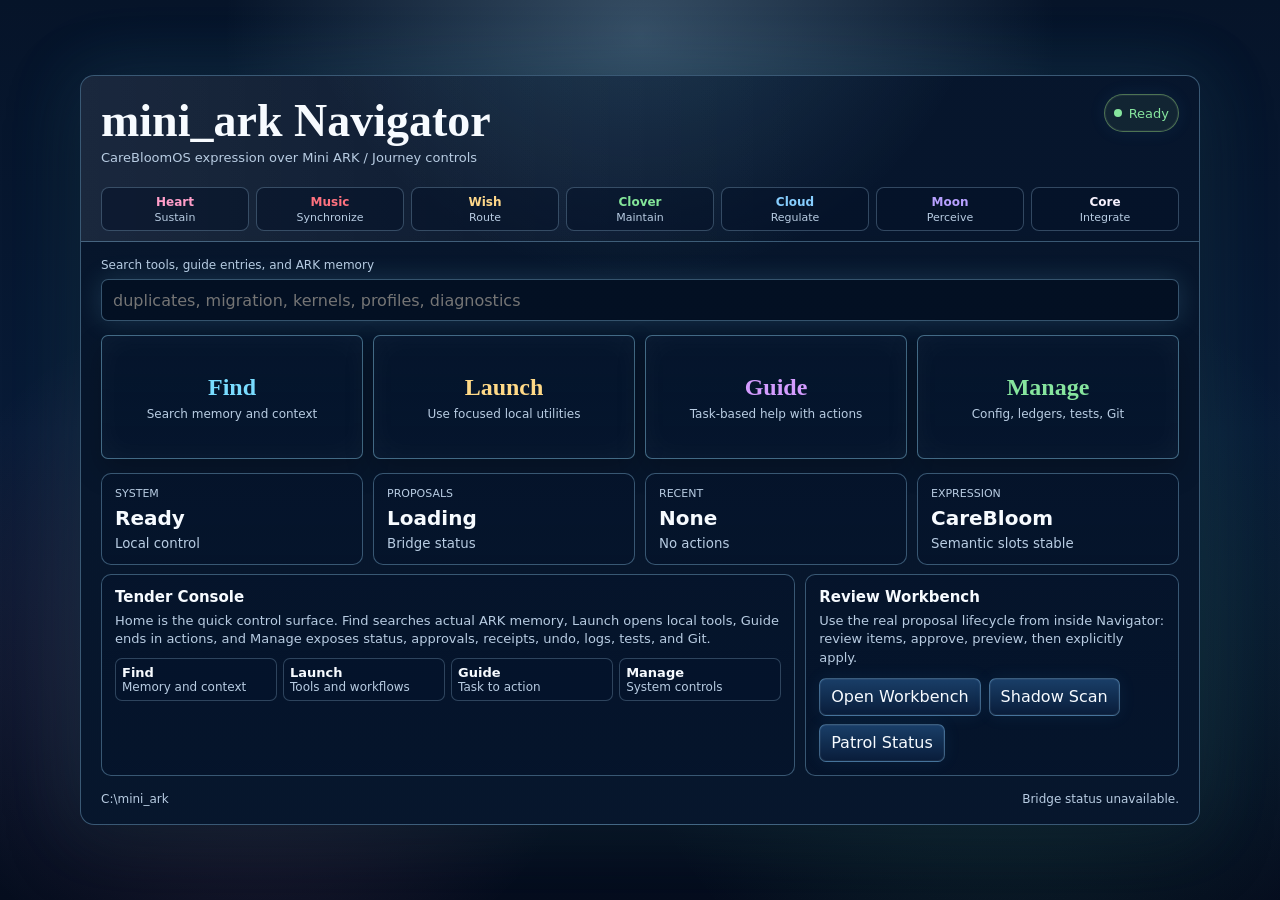
==== index.html @ d79b6af5 "Add bounded metadata assessment with durable receipts and Brave verification Reuse source holds, met" ====
<!doctype html>
<html lang="en">
<head>
  <meta charset="utf-8">
  <meta name="viewport" content="width=device-width, initial-scale=1">
  <title>mini_ark Navigator</title>
  <style>
    :root {
      color-scheme: dark;
      --bg: #07172f;
      --panel: rgba(9, 27, 55, 0.9);
      --panel-2: rgba(19, 48, 83, 0.84);
      --line: rgba(155, 218, 255, 0.34);
      --text: #f7fbff;
      --muted: #b8cce2;
      --cyan: #79dcff;
      --green: #86e59e;
      --gold: #ffd987;
      --rose: #ff94c6;
      --blue: #9fc4ff;
      --violet: #d49cff;
      --carebloom: url("asset_pipeline/library/carebloomos/journey_ui_frames_page_1/journey_ui_frames/frame_main.png");
      --care-panel: url("asset_pipeline/library/carebloomos/journey_ui_frames_page_1/journey_ui_frames/frame_panel.png");
      --care-card: url("asset_pipeline/library/carebloomos/journey_ui_frames_page_1/journey_ui_frames/frame_card.png");
      --care-review: url("asset_pipeline/library/carebloomos/journey_ui_frames_page_1/journey_ui_frames/frame_review.png");
      --care-nav: url("asset_pipeline/library/carebloomos/journey_ui_frames_page_1/journey_ui_frames/frame_nav.png");
      font-family: "Segoe UI", system-ui, -apple-system, BlinkMacSystemFont, sans-serif;
    }
    * { box-sizing: border-box; }
    body {
      margin: 0;
      min-height: 100vh;
      color: var(--text);
      background:
        radial-gradient(circle at 50% 4%, rgba(181, 230, 255, 0.28), transparent 26rem),
        radial-gradient(circle at 20% 72%, rgba(254, 154, 212, 0.16), transparent 22rem),
        radial-gradient(circle at 78% 72%, rgba(94, 232, 166, 0.14), transparent 24rem),
        linear-gradient(180deg, #061429, #081b37 48%, #050d1e);
      display: grid;
      place-items: center;
      padding: 20px;
    }
    button, input, textarea { font: inherit; }
    button, .link-button {
      border: 1px solid var(--line);
      border-radius: 7px;
      min-height: 38px;
      padding: 8px 11px;
      color: var(--text);
      background: linear-gradient(180deg, rgba(28, 67, 111, 0.9), rgba(10, 30, 60, 0.88));
      cursor: pointer;
      box-shadow: inset 0 0 0 1px rgba(255,255,255,0.05), 0 0 18px rgba(76, 174, 255, 0.08);
    }
    .link-button { display: inline-flex; align-items: center; }
    button:hover, button:focus-visible, .link-button:hover, .link-button:focus-visible { border-color: var(--cyan); outline: 0; }
    a { color: var(--cyan); text-decoration: none; }
    .navigator {
      width: min(1120px, 100%);
      border: 1px solid var(--line);
      border-radius: 14px;
      background:
        radial-gradient(circle at 50% -20%, rgba(139, 220, 255, 0.2), transparent 22rem),
        linear-gradient(rgba(7, 22, 44, 0.94), rgba(7, 22, 44, 0.97)),
        var(--panel);
      box-shadow: 0 18px 70px rgba(0, 0, 0, 0.42), 0 0 70px rgba(76, 199, 255, 0.18);
      overflow: hidden;
    }
    .titlebar {
      display: grid;
      grid-template-columns: minmax(0, 1fr) auto;
      gap: 14px;
      align-items: start;
      padding: 18px 20px 10px;
      border-bottom: 1px solid var(--line);
      background: linear-gradient(90deg, rgba(255, 255, 255, 0.08), transparent 65%);
    }
    h1, h2, h3, p { margin: 0; letter-spacing: 0; }
    h1 { font-size: clamp(26px, 4vw, 46px); font-weight: 650; font-family: Georgia, "Times New Roman", serif; }
    h2 {
      font-size: 14px;
      font-weight: 650;
      margin-bottom: 8px;
      color: var(--muted);
      text-transform: uppercase;
    }
    h3 { font-size: 15px; font-weight: 650; }
    .subtitle, .muted, .item p, .detail p { color: var(--muted); }
    .subtitle { margin-top: 3px; font-size: 13px; }
    .kernel-row {
      grid-column: 1 / -1;
      display: grid;
      grid-template-columns: repeat(7, minmax(0, 1fr));
      gap: 7px;
      margin-top: 8px;
    }
    .kernel-chip {
      border: 1px solid rgba(180, 225, 255, 0.26);
      border-radius: 8px;
      padding: 6px 7px;
      min-height: 44px;
      background: rgba(4, 18, 39, 0.54);
      display: grid;
      align-content: center;
      gap: 2px;
      text-align: center;
      font-size: 11px;
    }
    .kernel-chip strong { font-size: 12px; }
    .kernel-chip span { color: var(--muted); }
    .core { color: #f8f3ff; }
    .heart { color: #ff9ec9; }
    .music { color: #ff727f; }
    .wish { color: #ffd88a; }
    .clover { color: #84e69a; }
    .cloud { color: #87ceff; }
    .moon { color: #b7a0ff; }
    .status-pill {
      display: inline-flex;
      gap: 7px;
      align-items: center;
      border: 1px solid rgba(151, 213, 122, 0.45);
      border-radius: 999px;
      padding: 6px 9px;
      color: var(--green);
      background: rgba(151, 213, 122, 0.08);
      white-space: nowrap;
      font-size: 13px;
    }
    .status-dot {
      width: 8px;
      height: 8px;
      border-radius: 999px;
      background: var(--green);
    }
    .content {
      padding: 16px 20px 18px;
      display: grid;
      gap: 14px;
    }
    .search { display: grid; gap: 7px; }
    .search label { font-size: 12px; color: var(--muted); }
    .search input {
      width: 100%;
      min-height: 42px;
      border: 1px solid var(--line);
      border-radius: 7px;
      padding: 9px 11px;
      color: var(--text);
      background: rgba(3, 15, 33, 0.82);
      box-shadow: 0 0 26px rgba(122, 217, 255, 0.16);
    }
    .search input:focus { border-color: var(--cyan); outline: 0; }
    .quick span { font-size: 12px; color: var(--muted); }
    .quick {
      display: grid;
      grid-template-columns: repeat(4, minmax(0, 1fr));
      gap: 10px;
    }
    .quick button {
      min-height: 124px;
      text-align: center;
      display: grid;
      align-content: center;
      gap: 6px;
      border: 1px solid rgba(153, 224, 255, 0.42);
      background:
        linear-gradient(rgba(4, 21, 45, 0.52), rgba(4, 21, 45, 0.68)),
        var(--care-panel) center / cover no-repeat;
      box-shadow: inset 0 0 30px rgba(255,255,255,0.04), 0 12px 28px rgba(0, 0, 0, 0.22);
    }
    .quick strong { font-family: Georgia, "Times New Roman", serif; font-size: 24px; font-weight: 600; }
    .quick button:nth-child(1) { color: var(--cyan); }
    .quick button:nth-child(2) { color: var(--gold); }
    .quick button:nth-child(3) { color: var(--violet); }
    .quick button:nth-child(4) { color: var(--green); }
    .readouts {
      display: grid;
      grid-template-columns: repeat(4, 1fr);
      gap: 10px;
    }
    .readout {
      border: 1px solid var(--line);
      border-radius: 10px;
      padding: 13px;
      background:
        linear-gradient(rgba(5, 20, 43, 0.72), rgba(5, 20, 43, 0.78)),
        var(--care-card) center / cover no-repeat;
      min-height: 92px;
      display: grid;
      align-content: space-between;
    }
    .readout span {
      color: var(--muted);
      font-size: 11px;
      text-transform: uppercase;
    }
    .readout strong {
      font-size: 20px;
      font-weight: 700;
    }
    .readout small { color: var(--muted); overflow-wrap: anywhere; }
    .panel { display: none; gap: 9px; }
    .panel.active { display: grid; }
    .home-grid {
      display: grid;
      grid-template-columns: 1.3fr 0.7fr;
      gap: 10px;
    }
    .home-card,
    .workbench-card {
      border: 1px solid var(--line);
      border-radius: 10px;
      padding: 13px;
      background:
        linear-gradient(rgba(5, 20, 43, 0.7), rgba(5, 20, 43, 0.78)),
        var(--care-review) center / cover no-repeat;
    }
    .home-card h3,
    .workbench-card h3 { margin-bottom: 6px; }
    .home-card p,
    .workbench-card p { color: var(--muted); font-size: 13px; line-height: 1.4; }
    .slot-grid {
      display: grid;
      grid-template-columns: repeat(4, minmax(0, 1fr));
      gap: 6px;
      margin-top: 9px;
    }
    .slot-chip {
      border: 1px solid rgba(180, 225, 255, 0.24);
      border-radius: 7px;
      padding: 6px;
      background: rgba(5, 20, 43, 0.58);
      font-size: 12px;
      color: var(--muted);
    }
    .slot-chip strong { display: block; color: var(--text); font-size: 13px; }
    .home-actions,
    .workbench-actions {
      display: flex;
      gap: 8px;
      flex-wrap: wrap;
      margin-top: 11px;
    }
    .workbench-flow {
      display: grid;
      grid-template-columns: repeat(3, minmax(0, 1fr));
      gap: 10px;
    }
    .item {
      display: grid;
      grid-template-columns: minmax(0, 1fr) auto;
      gap: 10px;
      align-items: center;
      border: 1px solid var(--line);
      border-radius: 7px;
      padding: 10px;
      background:
        linear-gradient(rgba(8, 28, 55, 0.68), rgba(8, 28, 55, 0.8)),
        var(--care-card) center / cover no-repeat;
    }
    .item p {
      margin-top: 4px;
      font-size: 13px;
      line-height: 1.35;
    }
    .actions {
      display: flex;
      gap: 6px;
      flex-wrap: wrap;
      justify-content: flex-end;
    }
    .tag {
      display: inline-flex;
      align-items: center;
      min-height: 22px;
      border-radius: 999px;
      padding: 3px 8px;
      color: #121318;
      background: var(--muted);
      font-size: 12px;
      white-space: nowrap;
    }
    .green { background: var(--green); }
    .gold { background: var(--gold); }
    .rose { background: var(--rose); }
    .blue { background: var(--blue); }
    .cyan { background: var(--cyan); }
    .detail {
      border-top: 1px solid var(--line);
      padding-top: 12px;
      display: grid;
      gap: 9px;
    }
    .detail:empty { display: none; }
    .detail p {
      font-size: 13px;
      line-height: 1.45;
    }
    .touches {
      display: grid;
      gap: 5px;
      font-size: 13px;
      color: var(--muted);
    }
    .field-row {
      display: grid;
      grid-template-columns: minmax(0, 1fr) auto;
      gap: 8px;
      align-items: center;
    }
    .field-row input {
      width: 100%;
      min-height: 38px;
      border: 1px solid var(--line);
      border-radius: 7px;
      padding: 8px 10px;
      color: var(--text);
      background: #0f1217;
    }
    .asset-tool {
      display: grid;
      gap: 8px;
      min-width: min(430px, 100%);
    }
    .dropzone {
      display: grid;
      place-items: center;
      min-height: 86px;
      border: 1px dashed rgba(127, 217, 210, 0.72);
      border-radius: 7px;
      padding: 12px;
      text-align: center;
      color: var(--muted);
      background: rgba(127, 217, 210, 0.06);
    }
    .dropzone.dragover {
      border-color: var(--gold);
      color: var(--text);
      background: rgba(229, 198, 96, 0.12);
    }
    .asset-controls {
      display: flex;
      gap: 8px;
      flex-wrap: wrap;
      align-items: center;
    }
    .asset-controls input[type="file"] {
      inline-size: 100%;
      max-inline-size: 250px;
      color: var(--muted);
    }
    .asset-path-row {
      display: grid;
      grid-template-columns: minmax(0, 1fr) auto;
      gap: 8px;
      align-items: center;
    }
    .asset-path-row input {
      width: 100%;
      min-height: 38px;
      border: 1px solid var(--line);
      border-radius: 7px;
      padding: 8px 10px;
      color: var(--text);
      background: #0f1217;
    }
    textarea.asset-paths {
      width: 100%;
      min-height: 94px;
      resize: vertical;
      border: 1px solid var(--line);
      border-radius: 7px;
      padding: 8px 10px;
      color: var(--text);
      background: #0f1217;
    }
    .mini-form {
      display: grid;
      gap: 8px;
      min-width: min(430px, 100%);
    }
    .mini-form-grid {
      display: grid;
      grid-template-columns: repeat(4, minmax(0, 1fr));
      gap: 8px;
    }
    .mini-form input {
      width: 100%;
      min-height: 38px;
      border: 1px solid var(--line);
      border-radius: 7px;
      padding: 8px 10px;
      color: var(--text);
      background: #0f1217;
    }
    .check-row {
      display: flex;
      gap: 12px;
      flex-wrap: wrap;
      align-items: center;
      color: var(--muted);
      font-size: 13px;
    }
    .check-row input {
      width: auto;
      min-height: 0;
    }
    .intent-toggle {
      display: grid;
      gap: 6px;
      color: var(--muted);
      font-size: 12px;
    }
    .intent-options {
      display: grid;
      grid-template-columns: repeat(2, minmax(0, 1fr));
      gap: 8px;
    }
    .intent-options label {
      display: flex;
      align-items: center;
      gap: 8px;
      min-height: 38px;
      border: 1px solid var(--line);
      border-radius: 7px;
      padding: 8px 10px;
      color: var(--text);
      background: rgba(20, 26, 36, 0.78);
      cursor: pointer;
    }
    .intent-options input {
      width: auto;
      min-height: 0;
    }
    .intent-options label:has(input:checked) {
      border-color: var(--gold);
      box-shadow: inset 0 -2px 0 rgba(229, 198, 96, 0.65);
    }
    .output {
      max-height: 320px;
      overflow: auto;
      white-space: pre-wrap;
      border: 1px solid var(--line);
      border-radius: 7px;
      padding: 10px;
      background: #0b0e13;
      color: var(--text);
      font: 12px/1.45 Consolas, "Cascadia Mono", monospace;
    }
    .output.error { border-color: var(--rose); }
    .output.ok { border-color: rgba(151, 213, 122, 0.5); }
    .output-toolbar {
      display: flex;
      justify-content: flex-end;
      gap: 8px;
      margin-bottom: -2px;
    }
    .output-toolbar button {
      min-height: 30px;
      padding: 5px 9px;
      font-size: 12px;
    }
    .result-card {
      display: grid;
      gap: 8px;
      border: 1px solid var(--line);
      border-radius: 7px;
      padding: 10px;
      background: #0f1217;
      font-size: 13px;
      line-height: 1.4;
    }
    .result-card.ok { border-color: rgba(151, 213, 122, 0.55); }
    .result-card.error { border-color: var(--rose); }
    .result-card strong { color: var(--text); }
    .result-card span { color: var(--muted); overflow-wrap: anywhere; }
    .result-grid {
      display: grid;
      grid-template-columns: repeat(2, minmax(0, 1fr));
      gap: 8px;
    }
    .button-row {
      display: flex;
      flex-wrap: wrap;
      gap: 8px;
      margin-top: 10px;
    }
    .mini-list {
      display: grid;
      gap: 7px;
      font-size: 12px;
      color: var(--muted);
    }
    .mini-list button { min-height: 30px; padding: 5px 8px; }
    code { color: var(--cyan); overflow-wrap: anywhere; }
    .footer {
      display: flex;
      justify-content: space-between;
      gap: 10px;
      flex-wrap: wrap;
      padding-top: 2px;
      color: var(--muted);
      font-size: 12px;
    }
    @media (max-width: 520px) {
      body { padding: 10px; align-items: start; }
      .navigator { width: 100%; }
      .titlebar, .item { grid-template-columns: 1fr; }
      .quick, .readouts, .kernel-row, .slot-grid, .workbench-flow { grid-template-columns: 1fr 1fr; }
      .home-grid { grid-template-columns: 1fr; }
      .actions { justify-content: flex-start; }
    }
  </style>
</head>
<body>
  <main class="navigator" aria-label="mini_ark Navigator">
    <section class="titlebar">
      <div>
        <h1>mini_ark Navigator</h1>
        <p class="subtitle">CareBloomOS expression over Mini ARK / Journey controls</p>
      </div>
      <button class="status-pill" type="button" data-select="manage" data-detail="status">
        <span class="status-dot"></span>
        Ready
      </button>
      <div class="kernel-row" aria-label="CareBloom semantic slots">
        <span class="kernel-chip heart"><strong>Heart</strong><span>Sustain</span></span>
        <span class="kernel-chip music"><strong>Music</strong><span>Synchronize</span></span>
        <span class="kernel-chip wish"><strong>Wish</strong><span>Route</span></span>
        <span class="kernel-chip clover"><strong>Clover</strong><span>Maintain</span></span>
        <span class="kernel-chip cloud"><strong>Cloud</strong><span>Regulate</span></span>
        <span class="kernel-chip moon"><strong>Moon</strong><span>Perceive</span></span>
        <span class="kernel-chip core"><strong>Core</strong><span>Integrate</span></span>
      </div>
    </section>
    <section class="content">
      <div class="search">
        <label for="command">Search tools, guide entries, and ARK memory</label>
        <input id="command" type="search" autocomplete="off" placeholder="duplicates, migration, kernels, profiles, diagnostics">
      </div>
      <div class="quick" aria-label="Primary actions">
        <button type="button" data-select="find"><strong>Find</strong><span>Search memory and context</span></button>
        <button type="button" data-select="tools"><strong>Launch</strong><span>Use focused local utilities</span></button>
        <button type="button" data-select="guide"><strong>Guide</strong><span>Task-based help with actions</span></button>
        <button type="button" data-select="manage"><strong>Manage</strong><span>Config, ledgers, tests, Git</span></button>
      </div>
      <section class="panel active" data-panel="home">
        <div class="readouts" aria-label="Tender Console readouts">
          <div class="readout"><span>System</span><strong>Ready</strong><small>Local control</small></div>
          <div class="readout"><span>Proposals</span><strong>Loading</strong><small>Bridge status</small></div>
          <div class="readout"><span>Recent</span><strong>None</strong><small>No actions</small></div>
          <div class="readout"><span>Expression</span><strong>CareBloom</strong><small>Semantic slots stable</small></div>
        </div>
        <div class="home-grid">
          <article class="home-card">
            <h3>Tender Console</h3>
            <p>Home is the quick control surface. Find searches actual ARK memory, Launch opens local tools, Guide ends in actions, and Manage exposes status, approvals, receipts, undo, logs, tests, and Git.</p>
            <div class="slot-grid">
              <span class="slot-chip"><strong>Find</strong>Memory and context</span>
              <span class="slot-chip"><strong>Launch</strong>Tools and workflows</span>
              <span class="slot-chip"><strong>Guide</strong>Task to action</span>
              <span class="slot-chip"><strong>Manage</strong>System controls</span>
            </div>
          </article>
          <article class="home-card">
            <h3>Review Workbench</h3>
            <p>Use the real proposal lifecycle from inside Navigator: review items, approve, preview, then explicitly apply.</p>
            <div class="home-actions">
              <button type="button" data-open-workbench>Open Workbench</button>
              <button type="button" data-select="tools" data-detail="shadow-run">Shadow Scan</button>
              <button type="button" data-run-action="patrol-status">Patrol Status</button>
            </div>
          </article>
        </div>
      </section>
      <section class="panel" data-panel="find"></section>
      <section class="panel" data-panel="tools"></section>
      <section class="panel" data-panel="guide"></section>
      <section class="panel" data-panel="manage"></section>
      <section class="panel" data-panel="workbench">
        <div class="workbench-flow">
          <article class="workbench-card">
            <h3>1. Observe</h3>
            <p>Run Shadow Mode or load current proposals. No filesystem changes happen here.</p>
            <div class="workbench-actions">
              <button type="button" data-select="tools" data-detail="shadow-run">Shadow Scan</button>
              <button type="button" data-workbench-load>Load Proposals</button>
              <button type="button" data-run-action="patrol-status">Patrol Status</button>
            </div>
          </article>
          <article class="workbench-card">
            <h3>2. Review</h3>
            <p>Open proposal items, skip noise, and choose modes before anything is allowed to execute.</p>
            <div class="workbench-actions">
              <button type="button" data-select="manage" data-detail="approvals">Approval Desk</button>
            </div>
          </article>
          <article class="workbench-card">
            <h3>3. Commit</h3>
            <p>Preview first. Apply requires explicit confirmation and writes receipts for undo.</p>
            <div class="workbench-actions">
              <button type="button" data-select="manage" data-detail="receipts">Receipts</button>
              <button type="button" data-select="manage" data-detail="manage-undo">Undo</button>
            </div>
          </article>
        </div>
        <section class="mini-list" id="workbench-proposals"></section>
      </section>
      <section class="panel" data-panel="results"></section>
      <section class="detail" id="detail"></section>
      <div class="footer">
        <span>C:\mini_ark</span>
        <span id="live" aria-live="polite">Ctrl + Alt + A focuses search.</span>
      </div>
    </section>
  </main>
  <script>
    const entries = [
      { id: "patrol-status", mode: "manage", group: "STEWARDSHIP", title: "Patrol Status", summary: "Coverage, review families, changes, and authority history.", touches: ["Mini ARK ledger"], actionId: "patrol-status", details: "Inspect recent bounded Shadow runs and scoped policy receipts.", tags: ["patrol", "authority", "coverage"], risk: "green" },
      { id: "recovery-status", mode: "manage", group: "STEWARDSHIP", title: "Recovery & Repair", summary: "Recovery evidence, validation coverage, and task authority.", touches: ["Local recovery evidence"], actionId: "recovery-status", details: "Originals remain unchanged. Recovery does not authorize retirement.", tags: ["recovery", "repair", "media"], risk: "green" },
      { id: "media-inventory-resume", mode: "manage", group: "STEWARDSHIP", title: "Continue Media Inventory", summary: "Next bounded inventory and hash batch.", touches: ["Registered sources: read only", "Private progress ledger"], actionId: "media-inventory-resume", details: "Resumes registered work only. Held files stay held. No repair, move, deletion, or semantic inspection.", tags: ["recovery", "inventory", "resume", "hash"], risk: "green" },
      { id: "perception-policy", mode: "manage", group: "PRIVACY", title: "Perception Policy", summary: "Inherited inspection, retention, and learning permissions.", touches: ["Journey privacy registry"], actionId: "perception-policy", privacyForm: true, details: "Semantic providers remain disabled. Structural inspection does not grant semantic access.", tags: ["privacy", "seal", "perception"], risk: "green" },
      { id: "diagnostics", mode: "tools", group: "SYSTEM TOOLS", title: "Diagnostics", summary: "Checks Mini ARK health, ledger, schema, scan history, handoffs, and open loops.", touches: ["Mini ARK ledger", "Navigator output", "No project files"], actionId: "doctor", details: "Runs the local doctor command and returns the result here.", tags: ["doctor", "health", "status", "diag", "diagnostics"], risk: "green" },
      { id: "brief", mode: "tools", group: "SYSTEM TOOLS", title: "Current Brief", summary: "Shows unreconciled events, open loops, pending proposals, and recent operating pressure.", touches: ["Mini ARK ledger", "Navigator output", "No project files"], actionId: "brief", details: "Runs the daily orientation command and returns the brief here.", tags: ["brief", "status", "pending", "proposals"], risk: "green" },
      { id: "inventory", mode: "tools", group: "FILE TOOLS", title: "Inventory Scan", summary: "Classifies files under R: using Mini ARK's doctrine map.", touches: ["Mini ARK report", "Mini ARK ledger", "No moves"], actionId: "inventory-r", details: "Runs read-only classification for R:. It writes an inventory report but does not move files.", tags: ["inventory", "scan", "files", "classify", "folder"], risk: "green" },
      { id: "duplicates", mode: "tools", group: "FILE TOOLS", title: "Duplicate Review", summary: "Checks duplicate ledger rows and case/path pressure.", touches: ["Mini ARK ledger", "Navigator output", "No project files"], actionId: "duplicates-r", details: "Runs duplicate review from the Navigator.", tags: ["duplicates", "dedupe", "case drift", "drive", "usb", "recovery"], risk: "green" },
      { id: "diagnose", mode: "tools", group: "FILE TOOLS", title: "Path Diagnostics", summary: "Distinguishes case-only path drift from genuine missing/moved files.", touches: ["Mini ARK ledger", "Navigator output", "No moves"], actionId: "diagnose-r", details: "Runs read-only path diagnostics for R:.", tags: ["diagnose", "case drift", "missing", "paths"], risk: "green" },
      { id: "placement-check", mode: "tools", group: "FILE TOOLS", title: "Placement Check", summary: "Checks whether a file or folder belongs where it is and suggests the likely canonical home.", touches: ["C:\\mini_ark\\config\\canonical_placement.json", "Navigator output", "No file changes"], actionId: "placement-check", needsPath: true, pathPlaceholder: "R:\\Downloads2", details: "Read-only placement evaluator. It uses the canonical placement doctrine plus classification signals to return current placement, likely canonical placement, confidence, reason, dependencies status, and recommended action. Any actual move still goes through proposal, approval, preview, execute, receipt, and undo.", tags: ["placement", "belongs", "where things belong", "architecture", "cathedralroot", "runescript", "route", "canon", "downloads2", "en route", "carebloom", "rainmeter", "protected"], risk: "green" },
      { id: "shadow-run", mode: "tools", group: "STEWARDSHIP", title: "Shadow Run", summary: "Runs Gate A stewardship reasoning over a bounded scope without moving, renaming, deleting, quarantining, or rewriting managed files.", touches: ["Mini ARK ledger", "Shadow reports", "No managed file changes"], actionId: "shadow-run", needsPath: true, pathPlaceholder: "R:\\Projects\\CareBloomOS", details: "Shadow Mode executes the real reasoning path through classification and placement evaluation, records findings/proposals in the Mini ARK ledger, writes summary/evidence reports, and stops before mutation. Use escalating scopes and inspect false positives before expanding.", tags: ["shadow", "gate a", "simulation", "stewardship", "review families", "estimated decisions", "no movement", "proof", "evidence", "journey"], risk: "green" },
      { id: "name-preview", mode: "tools", group: "FILE TOOLS", title: "Cloverstone Name Preview", summary: "Suggests a canonical name from project, stone, role, and source filename without renaming anything.", touches: ["Navigator output", "No file changes"], actionId: "name-preview", needsPath: true, pathPlaceholder: "C:\\path\\to\\asset.png", details: "Preview-only naming seam. Cloverstone suggests a stable filename; actual rename still goes through proposal, approval, apply, and undo.", tags: ["cloverstone", "name", "naming", "rename", "preview", "canonical", "slug", "tokens"], risk: "green" },
      { id: "carebloom", mode: "tools", group: "PLANNING TOOLS", title: "CareBloom Consolidation Plan", summary: "Builds a copy-first CareBloom asset consolidation plan.", touches: ["Plan reports", "No source deletion", "No reference edits"], actionId: "carebloom-plan", details: "Builds the consolidation plan and returns the report path here. Execution and reference updates stay separate.", tags: ["carebloom", "carebloomos", "rainmeter", "wallpaper", "assets", "consolidation"], risk: "yellow" },
      { id: "archive-map", mode: "tools", group: "PLANNING TOOLS", title: "CareBloomOS Archive Map", summary: "Builds a RuneScript archive/deletion-review map.", touches: ["Plan reports", "No source deletion"], actionId: "carebloom-archive-plan", details: "Builds the archive map. Staging copied files is still a separate action.", tags: ["archive", "carebloomos", "deletion prep", "manifest", "runescript"], risk: "yellow" },
      { id: "migration", mode: "tools", group: "PLANNING TOOLS", title: "R Profile Migration Map", summary: "Maps old R: profile contents into staging destinations.", touches: ["Plan reports", "No source deletion"], actionId: "profile-migration-plan", details: "Builds the profile migration map. Cleanup remains approval-gated.", tags: ["migration", "quarantine", "profile", "users", "cleanup", "move"], risk: "yellow" },
      { id: "hierarchy", mode: "tools", group: "PLANNING TOOLS", title: "R: Hierarchy Scan", summary: "Scans R: top-level organization and suggests hierarchy lanes.", touches: ["Report output", "No moves"], actionId: "r-hierarchy-scan", details: "Runs hierarchy scan and returns the suggested structure here.", tags: ["hierarchy", "folder", "organization", "R:"], risk: "green" },
      { id: "asset-intake", mode: "tools", group: "WISHSTONE", title: "Wishstone Intake", summary: "Drop one or many asset sheets; Wishstone copies sources into intake, reads source names for tokens, extracts, repairs, checks, and exports only approved sets.", touches: ["asset_pipeline\\inbox receives copies", "source document name read as token evidence", "token detected or provisional token assigned", "asset_pipeline\\outbox generated", "asset_pipeline\\approved generated when quality passes", "asset_pipeline\\library generated when family is set", "External source files are not moved"], actionId: "assets-intake", assetIntake: true, pathPlaceholder: "C:\\path\\to\\sheet-1.png\nC:\\path\\to\\sheet-2.png", details: "This is the normal Wishstone behavior. Give it asset sheets and it runs the standard intake/routing pipeline end-to-end. Reception is token-aware: source document names like carebloom, hexseed, moonstone, or cloverstone are treated as intentional token evidence. An item keeps its existing token when present or receives a provisional token when missing. Path-based intake copies external files into mini_ark first; it does not move the original source. Imperfect results are held for review instead of approved as adequate.", tags: ["wishstone", "asset", "ark", "intake", "extract", "repair", "precision", "review", "approve", "library", "batch", "doctrine", "source", "source document", "asset sheet name", "filename", "token", "provisional token", "reception", "carebloom", "hexseed", "moonstone", "cloverstone"], risk: "yellow" },
      { id: "asset-job-index", mode: "tools", group: "WISHSTONE", title: "Wishstone Intake History", summary: "Shows intake jobs, stages, asset counts, and contact sheets without exposing internal source jobs.", touches: ["asset_pipeline\\outbox read", "No asset changes"], builtin: "assetJobs", details: "Use this when you need to inspect current Wishstone jobs or grab a job name.", tags: ["wishstone", "asset", "jobs", "outbox", "manifest", "contact sheet", "review"], risk: "green" },
      { id: "asset-smart-intake", mode: "tools", group: "WISHSTONE OVERRIDES", title: "Smart Asset Intake", summary: "Manual extraction-only pass for debugging detection.", touches: ["asset_pipeline\\inbox generated", "asset_pipeline\\recipes\\<job>.json generated", "asset_pipeline\\outbox\\<job> generated"], actionId: "assets-auto-deconstruct", assetAuto: true, pathPlaceholder: "C:\\path\\to\\asset-sheet.png", details: "Advanced/manual tool. Use only when you want to test detection without the full Wishstone pipeline.", tags: ["wishstone", "asset", "smart", "auto", "detect", "intake", "deconstruct", "recipe", "friendly"], risk: "yellow", advanced: true },
      { id: "asset-compose-master", mode: "tools", group: "WISHSTONE OVERRIDES", title: "Batch Master Composer", summary: "Manual compose-only pass for building a recipe-bound master sheet.", touches: ["asset_pipeline\\inbox generated", "asset_pipeline\\outbox\\<job> generated", "asset_pipeline\\outbox\\<job>\\master-sheet.png generated"], actionId: "assets-compose-master", assetCompose: true, pathPlaceholder: "C:\\path\\to\\sheet-1.png\nC:\\path\\to\\sheet-2.png", details: "Advanced/manual tool. Wishstone Intake already uses this when multiple sheets arrive.", tags: ["wishstone", "asset", "batch", "multiple", "compose", "master", "sprite sheet", "vlc", "combine", "atlas"], risk: "yellow", advanced: true },
      { id: "asset-inbox-deconstruct", mode: "tools", group: "WISHSTONE OVERRIDES", title: "Asset Sheet Deconstructor", summary: "Manual recipe-based deconstruction.", touches: ["asset_pipeline\\inbox read", "asset_pipeline\\outbox generated", "asset_pipeline\\outbox\\<job>\\groups generated", "asset_pipeline\\logs generated"], actionId: "assets-deconstruct-inbox", assetUpload: true, pathPlaceholder: "C:\\path\\to\\master-sheet.png", details: "Advanced/manual tool for recipe-bound sheets. Wishstone Intake is the normal flow.", tags: ["wishstone", "asset", "assets", "inbox", "deconstruct", "master sheet", "sprite sheet", "atlas", "grouped files", "vlc", "care rail", "proof", "carebloom"], risk: "yellow", advanced: true },
      { id: "asset-brief", mode: "tools", group: "WISHSTONE OVERRIDES", title: "Recipe-Bound ImageGen Brief", summary: "Creates an ImageGen prompt and matching extraction recipe before the sheet is generated.", touches: ["asset_pipeline\\recipes\\<job>.json generated", "asset_pipeline\\outbox\\<job>__imagegen_brief generated"], actionId: "assets-brief", assetBrief: true, details: "Advanced prep tool for engineering future asset sheets.", tags: ["wishstone", "asset", "imagegen", "recipe", "brief", "sprite sheet", "texture atlas", "prompt", "slots"], risk: "green", advanced: true },
      { id: "asset-nine-slice", mode: "tools", group: "WISHSTONE OVERRIDES", title: "9-Slice Builder", summary: "Manual 9-slice extraction for frame or panel images.", touches: ["asset_pipeline\\outbox\\<job>\\nine_slice generated", "asset_pipeline\\outbox\\<job>\\manifest.json generated"], actionId: "assets-nine-slice", assetNineSlice: true, pathPlaceholder: "C:\\path\\to\\frame.png", details: "Advanced/manual tool for geometry-sensitive rails and frames. Insets are protected border distances from each edge; leave them blank for an estimated first pass.", tags: ["wishstone", "asset", "nine slice", "9 slice", "frame", "rail", "panel", "care rail", "resize"], risk: "yellow", advanced: true },
      { id: "asset-treatment", mode: "tools", group: "WISHSTONE OVERRIDES", title: "Asset Treatment Bench", summary: "Manual treatment variants with trim, padding, fit, tint, and shadow.", touches: ["asset_pipeline\\outbox\\<job>\\treated generated", "asset_pipeline\\outbox\\<job>\\manifest.json generated"], actionId: "assets-treat", assetTreat: true, pathPlaceholder: "C:\\path\\to\\asset.png", details: "Advanced/manual prep for specific one-off variants.", tags: ["wishstone", "asset", "treat", "normalize", "crop", "trim", "padding", "tint", "shadow", "photoshop"], risk: "yellow", advanced: true },
      { id: "asset-review-job", mode: "tools", group: "WISHSTONE OVERRIDES", title: "Asset Job Review", summary: "Manual quality review for an outbox job.", touches: ["asset_pipeline\\outbox read", "No asset changes"], actionId: "assets-review-job", assetReview: true, details: "Advanced/manual tool. Wishstone Intake already reviews before approval.", tags: ["wishstone", "asset", "review", "quality", "duplicates", "discernment", "approve"], risk: "green", advanced: true },
      { id: "asset-approve-job", mode: "tools", group: "WISHSTONE OVERRIDES", title: "Approve Asset Job", summary: "Manual approval/export for a specific job.", touches: ["asset_pipeline\\approved generated", "asset_pipeline\\library generated when family is set"], actionId: "assets-approve-job", assetApprove: true, details: "Advanced/manual tool. Wishstone Intake auto-approves only near-perfect sets.", tags: ["wishstone", "asset", "approve", "export", "library", "route"], risk: "yellow", advanced: true },
      { id: "asset-repair-icons", mode: "tools", group: "WISHSTONE OVERRIDES", title: "Asset Repair Pass", summary: "Manual alpha-fragment repair pass.", touches: ["asset_pipeline\\outbox\\<job>\\repaired generated", "asset_pipeline\\outbox\\<job>\\repair-manifest.json generated", "asset_pipeline\\outbox\\<job>\\repair-contact-sheet.png generated"], actionId: "assets-repair-icons", assetRepair: true, details: "Advanced/manual tool. Wishstone Intake already repairs before precision/review.", tags: ["wishstone", "asset", "repair", "cleanup", "background removal", "alpha", "fragments", "edge", "reshape"], risk: "green", advanced: true },
      { id: "asset-precision-icons", mode: "tools", group: "WISHSTONE OVERRIDES", title: "Icon Precision Pass", summary: "Manual trim, pad, center, and organization pass.", touches: ["asset_pipeline\\outbox\\<job>\\precision generated", "asset_pipeline\\outbox\\<job>\\precision-manifest.json generated", "asset_pipeline\\outbox\\<job>\\precision-contact-sheet.png generated"], actionId: "assets-precision-icons", assetPrecision: true, details: "Advanced/manual tool. Wishstone Intake already runs precision for icon-like extracted assets.", tags: ["wishstone", "asset", "precision", "trim", "center", "icons", "organize", "padding"], risk: "green", advanced: true },
      { id: "find-memory", mode: "find", group: "ARK MEMORY", title: "Find ARK Memory", summary: "Search actual Mini ARK docs and SQLite memory.", touches: ["Local docs", "SQLite ledger", "No project files"], details: "Type into the search field. FIND queries the local bridge at /api/search and returns ARK docs/ledger results here.", tags: ["find", "search", "memory", "canon", "attribution", "moonstone", "lunar", "legacy"], risk: "green" },
      { id: "guide-add-conversation", mode: "guide", group: "GUIDE", title: "Add A Conversation", summary: "Ingest a normalized conversation JSON into review output.", touches: ["ARK database", "Review JSON", "Original conversation is read"], needsPath: true, pathPlaceholder: "C:\\path\\conversation.json", details: "Choose a normalized conversation export. Ingest stops at review output; it does not canonize candidates automatically.", tags: ["conversation", "ingest", "canon", "memory"], risk: "yellow" },
      { id: "guide-assessment", mode: "guide", group: "GUIDE", title: "Filesystem Assessment", summary: "Retained metadata observations and placement evidence.", touches: ["Historical evidence", "Approved scope only"], actionId: "assessment-status", details: "Metadata only. Historical observations are not a current filesystem snapshot. Scope approval and deployment are required for new observations.", tags: ["scan", "assessment", "progress", "resume", "files"], risk: "green" },
      { id: "guide-scan", mode: "guide", group: "GUIDE", title: "Legacy Content Hash Scan", summary: "Reads file contents for hashes; fixed 300-second timeout.", touches: ["Mini ARK ledger", "File contents"], needsPath: true, pathPlaceholder: "R:\\", details: "Not the bounded metadata assessment. A timeout may leave partial records and stale running status; automatic continuation is not supported here.", tags: ["scan", "path", "files"], risk: "yellow" },
      { id: "guide-wishstone", mode: "guide", group: "GUIDE", title: "Use Wishstone Assets", summary: "Token-aware asset intake doctrine, folders, and launch path.", touches: ["Navigator output", "No asset changes"], actionId: "wishstone-doctrine", details: "Shows how Wishstone copies source sheets into intake, detects or assigns reception tokens, writes outputs into mini_ark's natural asset folders, and keeps source movement approval-gated.", tags: ["wishstone", "asset", "doctrine", "source", "library", "approved", "inbox", "outbox", "token", "provisional token", "reception"], risk: "green" },
      { id: "guide-review-duplicates", mode: "guide", group: "GUIDE", title: "Review Duplicates", summary: "Run duplicate review from inside Navigator.", touches: ["Mini ARK ledger", "Navigator output"], actionId: "duplicates-r", details: "Runs duplicate review and shows the result here.", tags: ["duplicates", "review"], risk: "green" },
      { id: "guide-move-quarantine", mode: "guide", group: "GUIDE", title: "Move / Quarantine Files", summary: "Use proposals: review items, approve, preview apply, then execute.", touches: ["Proposal items", "Quarantine only after execute"], details: "Use Manage > Approvals below. The Navigator preserves the approve -> preview -> explicit apply gate.", tags: ["move", "quarantine", "cleanup", "approve", "apply"], risk: "red" },
      { id: "undo", mode: "guide", group: "GUIDE", title: "Undo Operation", summary: "Reverse a completed operation by OP id.", touches: ["Prior operation paths", "Mini ARK ledger"], needsOpId: true, details: "Enter an operation id. Undo still requires explicit confirmation in the Navigator.", tags: ["undo", "rollback", "reverse"], risk: "red" },
      { id: "status", mode: "manage", group: "MANAGE", title: "ARK Status", summary: "Live database, proposal, Git, and recent action state.", touches: ["Mini ARK ledger", "Git status"], actionId: "status", builtin: "status", details: "Refreshes the live status readouts and shows current operating state.", tags: ["ready", "status", "git", "recent"], risk: "green" },
      { id: "tests", mode: "manage", group: "MANAGE", title: "Test Suite", summary: "Runs standard Mini ARK tests.", touches: ["Test runtime output", "No project files"], actionId: "tests", details: "Runs tests and returns output here.", tags: ["test", "tests", "validation", "22"], risk: "green" },
      { id: "git", mode: "manage", group: "MANAGE", title: "Git State", summary: "Shows local branch and uncommitted state.", touches: ["Git metadata read", "No push"], actionId: "git-status", details: "Runs git status only. No commit or push.", tags: ["github", "git", "archive", "commit", "push"], risk: "green" },
      { id: "logs", mode: "manage", group: "MANAGE", title: "Logs", summary: "Lists Mini ARK runtime logs.", touches: ["C:\\mini_ark\\logs"], actionId: "logs", details: "Returns recent local log files here.", tags: ["logs", "server", "runtime"], risk: "green" },
      { id: "naming-status", mode: "manage", group: "MANAGE", title: "Naming Status", summary: "Shows the Mini ARK / Journey naming boundary, CareBloom expression boundary, manifestation tone sync, migration guardrails, and manifestation rule.", touches: ["C:\\mini_ark\\config\\naming_status.json", "C:\\mini_ark\\docs\\JOURNEY_NAMING_ARCHITECTURE.md", "Navigator output"], actionId: "naming-status", details: "Use this to check the current naming decision and manifestation rule: Mini ARK remains the implementation name; Journey is emerging identity language; CareBloom is the expression layer; Mini ARK/Journey is the connective orchestration layer beneath manifestations; the Navigator should harmonize with the active HEXSEED tone while preserving familiar controls and backend identity; manifestation aliases are not backend identity replacements; no codebase rename is approved yet.", tags: ["journey", "mini ark", "naming", "identity", "rename", "migration", "architecture", "project ark", "manifestation", "semantic stability", "expressive variation", "expression sync", "tone sync", "active hexseed manifestation", "professor hexseed", "downloads", "cognitive friction", "delight", "carebloom", "expression layer", "connective layer", "manifestation aliases", "carestones", "pokemon", "magical transformation", "firestone", "leafstone", "waterstone", "icestone", "thunderstone"], risk: "green" },
      { id: "expression-framework", mode: "manage", group: "MANAGE", title: "Expression Framework", summary: "Shows neutral functional kernels, expression profiles, and profile-specific translations.", touches: ["C:\\mini_ark\\config\\expression_framework.json", "C:\\mini_ark\\docs\\HEXSEED_EXPRESSION_FRAMEWORK.md", "Navigator output"], actionId: "expression-framework", details: "Use this when deciding whether something is a functional kernel, an expression profile, or a surface translation. It keeps CareBloom from becoming the default ontology while still preserving CareBloom as the first mature profile.", tags: ["expression framework", "functional kernels", "kernel", "profile", "expression profile", "carebloom", "pokemon", "magical", "zodiac", "power rangers", "integrate", "sustain", "perceive", "maintain", "regulate", "route", "synchronize", "carestone", "everstone", "thunder stone", "master ball"], risk: "green" },
      { id: "token-registry", mode: "manage", group: "MANAGE", title: "Token Registry", summary: "Shows HEXSEED identities, aliases, owned capabilities, routes, and surface customization hints.", touches: ["C:\\mini_ark\\config\\project_tokens.json", "Navigator output", "No project files"], actionId: "token-registry", details: "Creates the registry if needed, then shows what Mini ARK knows about Journey, kernels, stones, projects, routes, and customization tokens.", tags: ["tokens", "registry", "hexseed", "journey", "corestone", "opalstone", "mini ark", "wishstone", "project", "identity", "routing", "customization"], risk: "green" },
      { id: "route-registry", mode: "manage", group: "MANAGE", title: "Project Routes", summary: "Shows canonical roots and project representations so views, shortcuts, and source-of-truth paths stay distinct.", touches: ["C:\\mini_ark\\config\\project_tokens.json", "Navigator output", "No project files"], actionId: "route-registry", details: "Reads the token registry and reports which paths are canonical routes versus representations. This is the next layer for routing Wishstone assets without turning every visible folder into a source of truth.", tags: ["routes", "routing", "project", "representations", "canonical", "source of truth", "wishstone", "carebloomos"], risk: "green" },
      { id: "placement-doctrine", mode: "manage", group: "MANAGE", title: "Placement Doctrine", summary: "Shows the machine-readable CathedralRoot/RuneScript placement grammar Mini ARK uses to decide where things belong.", touches: ["C:\\mini_ark\\config\\canonical_placement.json", "Navigator output", "No project files"], actionId: "placement-doctrine", details: "Lists canonical locations, domains, owners, purposes, allowed/disallowed content, lifecycle, canonicality, protection level, aliases, related destinations, and reasoning notes.", tags: ["placement", "doctrine", "cathedralroot", "runescript", "where things belong", "canonical location", "architecture", "congruence"], risk: "green" },
      { id: "stewardship-contract", mode: "manage", group: "MANAGE", title: "Stewardship Contract", summary: "Shows the reliability substrate Mini ARK must obey before broad physical convergence.", touches: ["C:\\mini_ark\\config\\stewardship_contract.json", "Navigator output", "No project files"], actionId: "stewardship-contract", details: "Reports identity layers, finding/proposal/operation/event separation, operation states, commit phases, policy precedence, protected default posture, shadow mode, and graduation gates.", tags: ["contract", "stewardship", "reliability", "shadow mode", "operation state", "identity", "paths are not identity", "policy precedence", "crash recovery", "journey gate"], risk: "green" },
      { id: "expression-slots", mode: "manage", group: "MANAGE", title: "Expression Slots", summary: "Shows the semantic UI slot registry CareBloomOS and future manifestations can skin without changing system meaning.", touches: ["C:\\mini_ark\\config\\expression_slot_registry.json", "Navigator output", "No project files"], actionId: "expression-slots", details: "Reports stable slots for shell, system states, review, architecture, operations, and personas. This is the visual-pipeline contract, not final artwork.", tags: ["expression", "slots", "carebloomos", "semantic stability", "expressive variation", "visual pipeline", "manifestation", "journey", "ui contract"], risk: "green" },
      { id: "wishstone-doctrine", mode: "manage", group: "MANAGE", title: "Wishstone Doctrine", summary: "Shows mini_ark's token-aware asset-pipeline source policy, source-name token priority, natural folders, and approval boundaries.", touches: ["C:\\mini_ark\\config\\wishstone_asset_doctrine.json", "C:\\mini_ark\\docs\\WISHSTONE_ASSET_PIPELINE_DOCTRINE.md", "Navigator output"], actionId: "wishstone-doctrine", details: "Use this when you want the project-native asset routing rules without opening docs manually. It returns the doctrine, token-reception policy, source document naming priority, and folder map inside Navigator.", tags: ["wishstone", "asset", "doctrine", "routing", "inbox", "outbox", "approved", "library", "source policy", "source document", "asset sheet name", "filename", "token", "provisional token", "reception", "carebloom", "hexseed"], risk: "green" },
      { id: "receipts", mode: "manage", group: "MANAGE", title: "Operation Receipts", summary: "Shows recent journaled operations, before/after snapshots, status, and undo commands.", touches: ["Mini ARK ledger", "Navigator output", "No project files"], actionId: "receipts", details: "Reads the action journal and returns the receipts that prove what changed and whether an undo path is available.", tags: ["receipts", "rollback", "undo", "operation", "journal", "audit", "transaction"], risk: "green" },
      { id: "approvals", mode: "manage", group: "MANAGE", title: "Approvals", summary: "Review pending/approved proposals and run gated apply flow.", touches: ["Mini ARK ledger", "Filesystem only after explicit apply"], builtin: "approvals", details: "Loads real proposals. Each proposal can list items, approve, preview, then explicitly apply.", tags: ["approval", "approve", "proposal", "apply", "review"], risk: "yellow" },
      { id: "manage-undo", mode: "manage", group: "MANAGE", title: "Undo Controls", summary: "Reverse a completed operation by OP id.", touches: ["Prior operation paths", "Mini ARK ledger"], needsOpId: true, details: "Enter an operation id. Undo requires explicit confirmation in the Navigator.", tags: ["undo", "rollback", "reverse", "operation"], risk: "red" },
      { id: "reservations", mode: "manage", group: "MANAGE", title: "Reservations", summary: "Shows protected paths Mini ARK will not act on.", touches: ["Mini ARK ledger", "No project files"], actionId: "reservations", details: "Lists protected/reserved paths.", tags: ["reservation", "protected", "guardrail"], risk: "green" }
    ];
    const panels = document.querySelectorAll("[data-panel]");
    const search = document.querySelector("#command");
    const live = document.querySelector("#live");
    const detail = document.querySelector("#detail");
    const detailById = new Map(entries.map((entry) => [entry.id, entry]));
    const outputCopies = new Map();
    let lastApplyPreview = null;
    let lastItemsProposalId = null;

    function esc(value) {
      return String(value ?? "").replace(/[&<>"']/g, (char) => ({
        "&": "&amp;", "<": "&lt;", ">": "&gt;", '"': "&quot;", "'": "&#039;"
      }[char]));
    }
    function outputStamp() {
      return new Date().toLocaleTimeString([], { hour: "numeric", minute: "2-digit" });
    }
    function copyButton(text, label = "Copy Corestone Output") {
      const id = `output-${Date.now()}-${Math.random().toString(36).slice(2)}`;
      outputCopies.set(id, String(text ?? ""));
      return `<div class="output-toolbar"><button type="button" data-copy-output="${esc(id)}">${esc(label)}</button></div>`;
    }
    async function copyTextToClipboard(text) {
      if (navigator.clipboard?.writeText) {
        await navigator.clipboard.writeText(text);
        return;
      }
      const scratch = document.createElement("textarea");
      scratch.value = text;
      scratch.setAttribute("readonly", "");
      scratch.style.position = "fixed";
      scratch.style.left = "-9999px";
      document.body.appendChild(scratch);
      scratch.select();
      document.execCommand("copy");
      scratch.remove();
    }
    function riskTag(risk) {
      const label = risk === "green" ? "Look" : risk === "yellow" ? "Plan" : "Changes";
      const cls = risk === "green" ? "green" : risk === "yellow" ? "gold" : "rose";
      return `<span class="tag ${cls}">${label}</span>`;
    }
    async function bridgeRequest(path, options = {}) {
      let response;
      try { response = await fetch(path, options); }
      catch (error) {
        throw {error: `Navigator lost its local connection at ${location.origin}. Action outcome is unknown; check status before retrying.`, connectionLost: true};
      }
      let payload;
      try { payload = await response.json(); }
      catch (error) { throw {error: `The local bridge returned an unreadable response (${response.status}). Check status before retrying.`}; }
      if (!response.ok && response.status !== 409) throw payload;
      return payload;
    }
    async function apiGet(path) { return bridgeRequest(path); }
    async function apiPost(path, body = {}) {
      return bridgeRequest(path, {
        method: "POST",
        headers: { "Content-Type": "application/json" },
        body: JSON.stringify(body)
      });
    }
    function setMode(mode) {
      panels.forEach((panel) => panel.classList.toggle("active", panel.dataset.panel === mode));
      if (mode !== "results") search.value = "";
    }
    function showDetailHtml(html) { detail.innerHTML = html; }
    function patrolCoverage(run) {
      return JSON.stringify({
        discovery: run.coverage ?? null,
        dependency: run.dependency_coverage ?? {
          dependency_state: "UNKNOWN", dependency_clearance: false,
          reason: "Dependency coverage was not recorded for this run."
        }
      }, null, 2);
    }
    function showOutput(title, payload) {
      if (payload.ok && String(payload.action || "").startsWith("assessment-")) {
        const r = payload.assessment;
        const b = payload.baseline;
        live.textContent = r ? `Assessment #${r.id}: ${r.state}` : "Historical assessment evidence loaded.";
        showDetailHtml(`<h2>Filesystem Assessment</h2>
          <p>${esc(payload.readiness || "Metadata observations retained. No managed files changed.")}</p>
          ${payload.approved_scope ? `<p>Approved scope: ${esc(payload.approved_scope)}</p>` : ""}
          ${r ? `<h3>Assessment #${Number(r.id)}: ${esc(r.state)}</h3><p>${esc(r.scope)}</p>
          <p>${Number(r.files)} files · ${Number(r.bytes).toLocaleString()} bytes observed</p>
          <p>${Object.entries(r.directory_states).map(([s,n]) => `${Number(n)} ${esc(s.toLowerCase())}`).join(" · ")}</p>
          <p>First: ${esc(r.first_file_observation || "No files observed")}<br>Latest: ${esc(r.last_file_observation || "No files observed")}</p>
          <h3>Placement evidence</h3>${r.placement.map(p => `<p><strong>${esc(p.location)}: ${Number(p.count)} observations</strong><br>${esc(p.fact)}<br>${esc(p.inference)}</p>`).join("")}
          <h3>Unresolved coverage</h3>${r.held.map(h => `<p>${esc(h.path)}: ${esc(h.reason)}</p>`).join("") || "<p>No held directories recorded.</p>"}
          ${r.limitations.map(v => `<p>${esc(v)}</p>`).join("")}` : "<p>No bounded assessment retained.</p>"}
          ${b ? `<h3>Earlier inventory: historical, partial</h3><p>${esc(b.scope)}: ${Number(b.retained_files)} retained files · ${Number(b.retained_bytes).toLocaleString()} bytes</p><p>${b.first_observation_utc ? `${esc(b.first_observation_utc)} to ${esc(b.last_observation_utc)} UTC` : "No retained observation timestamps"}</p><p>${esc(b.provenance)}</p>${b.branches.map(g => `<p><strong>${esc(g.relative_branch)}</strong>: ${Number(g.files)} files<br>${esc(g.rule_purpose || "No matching placement rule")}<br>${esc(g.assessment || "Placement not evaluated")}</p>`).join("")}${b.limitations.map(v => `<p>${esc(v)}</p>`).join("")}` : ""}
          <div class="actions"><button data-run-action="assessment-status">Refresh Evidence</button>
          <button data-run-action="assessment-continue" ${payload.can_continue ? "" : "disabled"}>${r ? "Continue Bounded Assessment" : "Start Bounded Assessment"}</button></div>
          <details><summary>Exact evidence receipt</summary><pre>${esc(JSON.stringify(payload, null, 2))}</pre></details>`);
        return;
      }
      if (payload.ok && (payload.action === "patrol-status" || payload.patrol)) {
        const patrol = payload.patrol || payload;
        live.textContent = "Patrol evidence loaded. Shadow authority; Gate A remains open.";
        showDetailHtml(`<h2>Patrol</h2>${(patrol.runs || []).slice(0, 5).map(run => `<article class="item"><div><h3>${esc(run.scope)}</h3><p>${esc(run.status)} · ${run.files_examined} examined · ${run.files_implicated} implicated · ${run.estimated_human_decisions} decisions</p><p>${esc(run.evidence_source)} · ${esc(run.lifecycle_posture?.value || "CONSTRUCTION")} · ${esc(run.attention_posture || "")}</p>${(run.families || []).map(family => `<p>${esc(family.resolution_strategy)}: ${family.count} files · ${esc(family.recommended_action)}</p>`).join("")}<details><summary>Evidence and coverage</summary><pre>${esc(patrolCoverage(run))}</pre></details></div></article>`).join("")}<details><summary>Authority history</summary><pre>${esc(JSON.stringify(patrol.policies || [], null, 2))}</pre></details>`);
        const control = patrol.control_state;
        if (control) detail.insertAdjacentHTML("afterbegin", `<p>${esc(control.lifecycle)} · ${esc(control.mode)} · ${esc(control.authority)}</p><label><input type="checkbox" data-patrol-paused data-version="${Number(control.version)}" ${control.paused ? "checked" : ""}> Pause Patrol between sweeps</label><p>Background schedule: not enabled</p>`);
        return;
      }
      if (String(payload.action || "").startsWith("assets-")) {
        showAssetOutput(title, payload);
        return;
      }
      const text = payload.output || payload.error || JSON.stringify(payload, null, 2);
      const cls = payload.ok ? "ok" : "error";
      live.textContent = payload.ok ? `${title} complete.` : `${title} needs attention.`;
      detail.insertAdjacentHTML("beforeend", `${copyButton(text, `Copy: ${title} ${outputStamp()}`)}<pre class="output ${cls}">${esc(text)}</pre>`);
      refreshStatus();
    }
    function parseOutputJson(payload) {
      if (!payload.output || typeof payload.output !== "string") return null;
      try { return JSON.parse(payload.output); } catch { return null; }
    }
    function showAssetOutput(title, payload) {
      const parsed = parseOutputJson(payload);
      const cls = payload.ok ? "ok" : "error";
      const processed = parsed?.processed || [];
      const skipped = parsed?.skipped || [];
      const errors = parsed?.errors || [];
      const outputPath = processed[0]?.job_dir || (payload.output && !payload.output.trim().startsWith("{") ? payload.output.trim() : "");
      const headline = payload.ok
        ? `${title} complete.`
        : `${title} needs attention.`;
      live.textContent = headline;
      const rows = [];
      if (payload.saved_to) rows.push(["Saved to inbox", Array.isArray(payload.saved_to) ? payload.saved_to.join("\n") : payload.saved_to]);
      if (payload.archived_to) rows.push(["Archived to", Array.isArray(payload.archived_to) ? payload.archived_to.join("\n") : payload.archived_to]);
      if (parsed?.recipe_path) rows.push(["Recipe", parsed.recipe_path]);
      if (parsed?.brief_path) rows.push(["ImageGen brief", parsed.brief_path]);
      if (parsed?.job_dir) rows.push(["Job folder", parsed.job_dir]);
      if (parsed?.master_sheet) rows.push(["Master sheet", parsed.master_sheet]);
      if (parsed?.master_recipe) rows.push(["Master recipe", parsed.master_recipe]);
      if (parsed?.master_manifest) rows.push(["Master manifest", parsed.master_manifest]);
      if (parsed?.status) rows.push(["Status", parsed.status]);
      if (parsed?.summary_path) rows.push(["Summary", parsed.summary_path]);
      if (parsed?.source_count) rows.push(["Sources", `${parsed.source_count}`]);
      if (parsed?.canvas) rows.push(["Canvas", `${parsed.canvas.width} x ${parsed.canvas.height}`]);
      if (parsed?.canvas_size) rows.push(["Canvas", parsed.canvas_size.join(" x ")]);
      if (parsed?.slot_count) rows.push(["Slots", `${parsed.slot_count}`]);
      if (parsed?.asset_count) rows.push(["Assets", `${parsed.asset_count}`]);
      if (parsed?.removed_components !== undefined) rows.push(["Removed fragments", `${parsed.removed_components}`]);
      if (parsed?.removed_pixels !== undefined) rows.push(["Removed pixels", `${parsed.removed_pixels}`]);
      if (parsed?.reshape_candidate !== undefined) rows.push(["Reshape candidate", parsed.reshape_candidate ? "attempted" : "off"]);
      if (parsed?.reshape_accepted !== undefined) rows.push(["Reshape accepted", `${parsed.reshape_accepted}`]);
      if (parsed?.reshape_rejected !== undefined) rows.push(["Reshape rejected", `${parsed.reshape_rejected}`]);
      if (parsed?.max_fill_ratio !== undefined) rows.push(["Max fill", `${Math.round(Number(parsed.max_fill_ratio) * 100)}%`]);
      if (parsed?.source_stage) rows.push(["Source stage", parsed.source_stage]);
      if (parsed?.approved_root) rows.push(["Approved root", parsed.approved_root]);
      if (parsed?.assets_root) rows.push(["Assets root", parsed.assets_root]);
      if (parsed?.library_root) rows.push(["Library root", parsed.library_root]);
      if (parsed?.quality) rows.push(["Quality", `${parsed.quality.pass_count || 0} pass / ${parsed.quality.review_count || 0} review / ${parsed.quality.reject_count || 0} reject`]);
      if (parsed?.quality?.duplicate_pair_count !== undefined) rows.push(["Duplicate checks", `${parsed.quality.duplicate_group_count || 0} groups / ${parsed.quality.duplicate_asset_count || 0} assets / ${parsed.quality.duplicate_pair_count || 0} pairs`]);
      if (parsed?.review?.quality) rows.push(["Review", `${parsed.review.quality.pass_count || 0} pass / ${parsed.review.quality.review_count || 0} review / ${parsed.review.quality.reject_count || 0} reject`]);
      if (parsed?.review?.quality?.duplicate_pair_count !== undefined) rows.push(["Duplicate checks", `${parsed.review.quality.duplicate_group_count || 0} groups / ${parsed.review.quality.duplicate_asset_count || 0} assets / ${parsed.review.quality.duplicate_pair_count || 0} pairs`]);
      if (parsed?.approval_blocked_reasons?.length) rows.push(["Approval blocked", parsed.approval_blocked_reasons.join(", ")]);
      if (parsed?.approval?.library_root) rows.push(["Library root", parsed.approval.library_root]);
      if (parsed?.organization) rows.push(["Organization", parsed.organization]);
      if (parsed?.contact_sheet) rows.push(["Contact sheet", parsed.contact_sheet]);
      if (parsed?.preview_path) rows.push(["Preview", parsed.preview_path]);
      if (outputPath) rows.push(["Output", outputPath]);
      if (processed.length) rows.push(["Processed", `${processed.length} sheet${processed.length === 1 ? "" : "s"}`]);
      if (skipped.length) rows.push(["Skipped", `${skipped.length} sheet${skipped.length === 1 ? "" : "s"}`]);
      if (errors.length) rows.push(["Errors", `${errors.length}`]);
      if (parsed?.log_path) rows.push(["Log", parsed.log_path]);
      if (!rows.length && payload.error) rows.push(["Issue", payload.error]);
      const skippedList = skipped.slice(0, 4).map((item) => `<span>${esc(item.reason)}: ${esc(item.sheet)}</span>`).join("");
      const copyText = payload.output || payload.error || JSON.stringify(payload, null, 2);
      detail.insertAdjacentHTML("beforeend", `
        <section class="result-card ${cls}">
          ${copyButton(copyText, `Copy: ${title} ${outputStamp()}`)}
          <strong>${esc(headline)}</strong>
          <div class="result-grid">
            ${rows.map(([label, value]) => `<span><strong>${esc(label)}</strong><br>${esc(value)}</span>`).join("")}
          </div>
          ${skippedList ? `<div class="mini-list">${skippedList}<span>Next: create or choose a matching recipe for skipped sheets.</span></div>` : ""}
          ${payload.output ? `<details><summary>Raw output</summary><pre class="output ${cls}">${esc(payload.output)}</pre></details>` : ""}
        </section>
      `);
      refreshStatus();
    }
    function actionButtons(item) {
      if (item.builtin === "status") return `<button type="button" data-run-status>Refresh Status</button>`;
      if (item.builtin === "approvals") return `<button type="button" data-load-proposals>Load Proposals</button>`;
      if (item.builtin === "assetJobs") return `<button type="button" data-load-asset-jobs>Load Asset Jobs</button>`;
      if (item.assetIntake) {
        return `
          <div class="asset-tool">
            <div class="dropzone" data-intake-dropzone>Drop asset sheets here</div>
            <div class="asset-controls">
              <input type="file" data-intake-file accept="image/png,image/jpeg,image/webp,image/bmp,image/tiff" multiple>
              <button type="button" data-run-intake-path>Run Wishstone</button>
            </div>
            <textarea class="asset-paths" data-intake-path-input placeholder="${esc(item.pathPlaceholder || "C:\\path\\to\\sheet-1.png\nC:\\path\\to\\sheet-2.png")}"></textarea>
            <div class="mini-form-grid">
              <input data-intake-family placeholder="Library family, e.g. cloverstone">
              <input data-intake-label placeholder="Set label, e.g. vlc_buttons">
            </div>
            <div class="intent-toggle">
              <strong>Batch intent</strong>
              <div class="intent-options">
                <label><input type="checkbox" data-intake-combine-sheets> Combine selected sheets into one set</label>
              </div>
            </div>
            <details>
              <summary>Advanced intake settings</summary>
              <div class="mini-form-grid">
                <input data-intake-job placeholder="Job name">
                <input data-intake-min-area type="number" min="1" value="5000" placeholder="Min area">
                <input data-intake-complete-min-area type="number" min="1" value="300" placeholder="Small floor">
                <input data-intake-padding type="number" min="0" value="8" placeholder="Precision padding">
                <input data-intake-repair-area type="number" min="1" value="24" placeholder="Repair floor">
                <input data-intake-fill type="number" min="0" step="0.01" value="0.08" placeholder="Max fill">
              </div>
              <div class="check-row">
                <label><input type="checkbox" data-intake-no-auto-approve> Hold even perfect sets</label>
                <label><input type="checkbox" data-intake-allow-duplicates> Allow duplicate-looking assets</label>
              </div>
            </details>
          </div>
        `;
      }
      if (item.assetUpload) {
        return `
          <div class="asset-tool">
            <div class="dropzone" data-asset-dropzone>Drag asset sheet here</div>
            <div class="asset-controls">
              <input type="file" data-asset-file accept="image/png,image/jpeg,image/webp,image/bmp,image/tiff">
              <button type="button" data-run-action="${esc(item.actionId)}">Run Inbox</button>
            </div>
            <div class="asset-path-row">
              <input data-asset-path-input placeholder="${esc(item.pathPlaceholder || "C:\\path\\to\\asset-sheet.png")}">
              <button type="button" data-run-asset-path>Deconstruct Path</button>
            </div>
          </div>
        `;
      }
      if (item.assetAuto) {
        return `
          <div class="asset-tool">
            <div class="dropzone" data-auto-dropzone>Drag asset sheet here</div>
            <div class="asset-controls">
              <input type="file" data-auto-file accept="image/png,image/jpeg,image/webp,image/bmp,image/tiff">
              <button type="button" data-run-auto-path>Smart Intake Path</button>
            </div>
            <div class="asset-path-row">
              <input data-auto-path-input placeholder="${esc(item.pathPlaceholder || "C:\\path\\to\\asset-sheet.png")}">
            </div>
            <details>
              <summary>Advanced detection</summary>
              <div class="mini-form-grid">
                <input data-auto-job placeholder="Job name">
                <input data-auto-threshold type="number" min="1" max="255" value="8" placeholder="Alpha">
                <input data-auto-min-area type="number" min="1" value="5000" placeholder="Min area">
                <input data-auto-padding type="number" min="0" value="0" placeholder="Padding">
              </div>
            </details>
          </div>
        `;
      }
      if (item.assetCompose) {
        return `
          <div class="asset-tool">
            <div class="dropzone" data-compose-dropzone>Drag multiple asset sheets here</div>
            <div class="asset-controls">
              <input type="file" data-compose-file accept="image/png,image/jpeg,image/webp,image/bmp,image/tiff" multiple>
              <button type="button" data-run-compose-path>Compose Paths</button>
            </div>
            <textarea class="asset-paths" data-compose-path-input placeholder="${esc(item.pathPlaceholder || "C:\\path\\to\\sheet-1.png\nC:\\path\\to\\sheet-2.png")}"></textarea>
            <details>
              <summary>Master sheet options</summary>
              <div class="mini-form-grid">
                <input data-compose-job placeholder="Job name">
                <input data-compose-cell-size type="number" min="1" placeholder="Cell size">
                <input data-compose-columns type="number" min="1" placeholder="Columns">
                <input data-compose-gutter type="number" min="0" value="48" placeholder="Gutter">
                <input data-compose-margin type="number" min="0" value="96" placeholder="Margin">
                <input data-compose-min-area type="number" min="1" value="5000" placeholder="Min area">
                <input data-compose-complete-min-area type="number" min="1" value="300" placeholder="Small floor">
                <input data-compose-prefix placeholder="Name prefix">
              </div>
            </details>
          </div>
        `;
      }
      if (item.assetBrief) {
        return `
          <div class="mini-form" data-brief-form>
            <input data-brief-job placeholder="Job name, e.g. moonstone_care_rail_parts">
            <input data-brief-slots placeholder="Slots, comma-separated: top_rail,bottom_rail,center_crest,tab_home">
            <div class="mini-form-grid">
              <input data-brief-columns type="number" min="1" value="3" placeholder="Columns">
              <input data-brief-cell-width type="number" min="1" value="512" placeholder="Cell W">
              <input data-brief-cell-height type="number" min="1" value="512" placeholder="Cell H">
              <input data-brief-group value="generated_assets" placeholder="Group">
            </div>
            <div class="mini-form-grid">
              <input data-brief-gutter-x type="number" min="0" value="48" placeholder="Gutter X">
              <input data-brief-gutter-y type="number" min="0" value="48" placeholder="Gutter Y">
              <input data-brief-margin-x type="number" min="0" value="96" placeholder="Margin X">
              <input data-brief-margin-y type="number" min="0" value="96" placeholder="Margin Y">
            </div>
            <div class="mini-form-grid">
              <input data-brief-safe-zone-width type="number" min="1" placeholder="Safe W">
              <input data-brief-safe-zone-height type="number" min="1" placeholder="Safe H">
              <input data-brief-background value="transparent" placeholder="Background">
            </div>
            <input data-brief-style placeholder="Style brief, e.g. Moonstone lunar crystal CareRail parts. No text.">
            <button type="button" data-run-brief>Build Brief + Recipe</button>
          </div>
        `;
      }
      if (item.assetNineSlice) {
        return `
          <div class="mini-form" data-nine-slice-form>
            <input data-nine-path placeholder="${esc(item.pathPlaceholder || "C:\\path\\to\\frame.png")}">
            <p class="muted">Insets protect ornamental borders from stretching. Leave blank for an estimated first pass.</p>
            <div class="mini-form-grid">
              <input data-nine-left type="number" min="0" title="Protected pixels from the left edge" placeholder="Left edge">
              <input data-nine-top type="number" min="0" title="Protected pixels from the top edge" placeholder="Top edge">
              <input data-nine-right type="number" min="0" title="Protected pixels from the right edge" placeholder="Right edge">
              <input data-nine-bottom type="number" min="0" title="Protected pixels from the bottom edge" placeholder="Bottom edge">
            </div>
            <input data-nine-job placeholder="Optional job name">
            <button type="button" data-run-nine-slice>Build 9-Slice</button>
          </div>
        `;
      }
      if (item.assetTreat) {
        return `
          <div class="mini-form" data-treat-form>
            <input data-treat-path placeholder="${esc(item.pathPlaceholder || "C:\\path\\to\\asset.png")}">
            <div class="check-row">
              <label><input type="checkbox" data-treat-trim checked> Trim alpha</label>
              <label>Padding <input data-treat-padding type="number" min="0" value="2"></label>
            </div>
            <div class="mini-form-grid">
              <input data-treat-max-width type="number" min="1" placeholder="Max W">
              <input data-treat-max-height type="number" min="1" placeholder="Max H">
              <input data-treat-tint placeholder="#c8ddff">
              <input data-treat-tint-strength type="number" min="0" max="1" step="0.05" value="0">
            </div>
            <div class="mini-form-grid">
              <input data-treat-shadow-blur type="number" min="0" value="0" placeholder="Blur">
              <input data-treat-shadow-offset-x type="number" value="0" placeholder="X">
              <input data-treat-shadow-offset-y type="number" value="0" placeholder="Y">
              <input data-treat-shadow-opacity type="number" min="0" max="255" value="128" placeholder="Opacity">
            </div>
            <input data-treat-job placeholder="Optional job name">
            <button type="button" data-run-treat>Render Treatment</button>
          </div>
        `;
      }
      if (item.assetPrecision) {
        return `
          <div class="mini-form" data-precision-form>
            <input data-precision-job placeholder="Outbox job name">
            <div class="mini-form-grid">
              <input data-precision-padding type="number" min="0" value="8" placeholder="Padding">
              <input data-precision-alpha type="number" min="1" max="255" value="1" placeholder="Alpha">
              <input data-precision-target type="text" placeholder="Target, e.g. 200 or 200x180">
            </div>
            <div class="check-row">
              <label><input type="checkbox" data-precision-not-square> Keep rectangular auto canvas</label>
            </div>
            <button type="button" data-run-precision>Run Precision Pass</button>
          </div>
        `;
      }
      if (item.assetRepair) {
        return `
          <div class="mini-form" data-repair-form>
            <input data-repair-job placeholder="Outbox job name">
            <div class="mini-form-grid">
              <input data-repair-alpha type="number" min="1" max="255" value="1" placeholder="Alpha">
              <input data-repair-min-area type="number" min="1" value="24" placeholder="Min area">
              <input data-repair-fill type="number" min="0" step="0.01" value="0.08" placeholder="Max fill">
            </div>
            <div class="check-row">
              <label><input type="checkbox" data-repair-smooth checked> Smooth alpha edge</label>
              <label><input type="checkbox" data-repair-largest> Keep only largest component</label>
              <label><input type="checkbox" data-repair-reshape> Try reshape candidate</label>
            </div>
            <button type="button" data-run-repair>Run Repair Pass</button>
          </div>
        `;
      }
      if (item.assetReview) {
        return `
          <div class="mini-form" data-review-form>
            <input data-review-job placeholder="Outbox job name">
            <button type="button" data-run-asset-review>Review Job</button>
          </div>
        `;
      }
      if (item.assetApprove) {
        return `
          <div class="mini-form" data-approve-form>
            <input data-approve-job placeholder="Outbox job name">
            <div class="mini-form-grid">
              <input data-approve-family placeholder="Library family, e.g. cloverstone">
              <input data-approve-label placeholder="Set label, e.g. vlc_buttons">
            </div>
            <button type="button" data-run-asset-approve>Approve + Export</button>
          </div>
        `;
      }
      if (item.privacyForm) return `<div class="mini-form" data-privacy-form>
        <label>Folder or source path<input data-privacy-path></label>
        <label>Policy<select data-privacy-mode><option>SEALED</option><option>LIMITED</option><option>OPEN</option></select></label>
        <label>Purpose<input data-privacy-purpose></label><label>Reason<input data-privacy-reason></label>
        <label><input type="checkbox" data-privacy-retention> Allow semantic retention</label>
        <label><input type="checkbox" data-privacy-learning> Allow learning</label>
        <label><input type="checkbox" data-privacy-confirm> Confirm this policy change</label>
        <button type="button" data-privacy-read>Inspect Policy</button><button type="button" data-privacy-save>Save Policy</button></div>`;
      if (item.needsPath) {
        return `
          <div class="field-row" data-path-form>
            <input data-path-input placeholder="${esc(item.pathPlaceholder || "Path")}">
            <button type="button" data-run-path="${esc(item.id)}">Run</button>
          </div>
        `;
      }
      if (item.needsOpId) {
        return `
          <div class="field-row">
            <input data-op-input placeholder="Operation id, e.g. 42">
            <button type="button" data-undo-preview>Prepare Undo</button>
          </div>
        `;
      }
      if (item.actionId) return `<button type="button" data-run-action="${esc(item.actionId)}">Run</button>`;
      return "";
    }
    function renderItems(panelName, items) {
      const panel = document.querySelector(`[data-panel="${panelName}"]`);
      if (!panel) return;
      items.forEach((item) => detailById.set(item.id, item));
      panel.innerHTML = items.map((item) => `
        <article class="item">
          <div>
            <h3>${esc(item.title)}</h3>
            <p>${esc(item.summary)}</p>
          </div>
          <div class="actions">
            ${riskTag(item.risk)}
            <button type="button" data-detail="${esc(item.id)}">Open</button>
            ${item.actionId && item.risk === "green" ? `<button type="button" data-run-action="${esc(item.actionId)}">Run</button>` : ""}
          </div>
        </article>
      `).join("");
    }
    function normalizeServerResult(item, index) {
      return {
        id: `server-${index}-${item.group}-${item.title}`.replace(/[^A-Za-z0-9_-]+/g, "-"),
        mode: "results",
        group: item.group || "ARK MEMORY",
        title: item.title || "Result",
        summary: item.summary || "",
        touches: item.touches || ["Mini ARK retrieval"],
        details: item.details || item.summary || "Matched Mini ARK retrieval.",
        tags: [],
        risk: item.risk || "green"
      };
    }
    function setDetail(id) {
      const item = detailById.get(id);
      if (!item) return;
      detail.innerHTML = `
        <h2>${esc(item.group)}</h2>
        <h3>${esc(item.title)}</h3>
        <p>${esc(item.details)}</p>
        <div class="touches">
          <strong>Touches</strong>
          ${(item.touches || []).map((touch) => `<span>${esc(touch)}</span>`).join("")}
        </div>
        <div class="actions">${actionButtons(item)}</div>
        ${item.builtin === "approvals" ? `<section class="mini-list" id="proposal-list"></section>` : ""}
        ${item.builtin === "assetJobs" ? `<section class="mini-list" id="asset-job-list"></section>` : ""}
      `;
    }
    async function fetchArkResults(query) {
      try {
        const payload = await apiGet(`/api/search?q=${encodeURIComponent(query)}`);
        return (payload.results || []).map(normalizeServerResult);
      } catch {
        return [];
      }
    }
    async function runBridgeAction(actionId) {
      const item = [...detailById.values()].find((candidate) => candidate.actionId === actionId);
      live.textContent = `Running ${item?.title || actionId}...`;
      detail.querySelectorAll(".output").forEach((node) => node.remove());
      if (actionId === "logs") {
        const payload = await apiPost(`/api/actions/${actionId}`);
        renderLogs(payload.logs || []);
        return;
      }
      const payload = actionId === "status"
        ? await apiGet("/api/status")
        : await apiPost(`/api/actions/${actionId}`);
      if (actionId === "status") renderStatus(payload);
      else showOutput(item?.title || actionId, payload);
    }
    function readFileAsBase64(file) {
      return new Promise((resolve, reject) => {
        const reader = new FileReader();
        reader.addEventListener("load", () => {
          const result = String(reader.result || "");
          resolve(result.includes(",") ? result.split(",", 2)[1] : result);
        });
        reader.addEventListener("error", () => reject(reader.error || new Error("File read failed.")));
        reader.readAsDataURL(file);
      });
    }
    async function readFilesForUpload(files) {
      const list = Array.from(files || []).filter(Boolean);
      const uploads = [];
      for (const file of list) {
        uploads.push({ filename: file.name, data_base64: await readFileAsBase64(file) });
      }
      return uploads;
    }
    async function runAssetUpload(file) {
      if (!file) {
        live.textContent = "Asset sheet required.";
        return;
      }
      live.textContent = `Uploading ${file.name}...`;
      detail.querySelectorAll(".output").forEach((node) => node.remove());
      const dataBase64 = await readFileAsBase64(file);
      live.textContent = `Deconstructing ${file.name}...`;
      const payload = await apiPost("/api/actions/assets-deconstruct-inbox", {
        filename: file.name,
        data_base64: dataBase64
      });
      showOutput("Asset Sheet Deconstructor", payload);
    }
    async function runAutoUpload(file) {
      if (!file) {
        live.textContent = "Asset sheet required.";
        return;
      }
      live.textContent = `Inspecting ${file.name}...`;
      detail.querySelectorAll(".output, .result-card").forEach((node) => node.remove());
      const dataBase64 = await readFileAsBase64(file);
      const payload = await apiPost("/api/actions/assets-auto-deconstruct", {
        filename: file.name,
        data_base64: dataBase64,
        job: fieldValue("[data-auto-job]"),
        alpha_threshold: fieldValue("[data-auto-threshold]") || "8",
        min_area: fieldValue("[data-auto-min-area]") || "5000",
        padding: fieldValue("[data-auto-padding]") || "0"
      });
      showOutput("Smart Asset Intake", payload);
    }
    async function runAssetPath() {
      const input = detail.querySelector("[data-asset-path-input]");
      const value = normalizeLocalPathInput(input?.value?.trim() || "");
      if (input) input.value = value;
      if (!value) {
        live.textContent = "Asset sheet path required.";
        return;
      }
      live.textContent = "Copying asset sheet into inbox...";
      detail.querySelectorAll(".output").forEach((node) => node.remove());
      const payload = await apiPost("/api/actions/assets-deconstruct-inbox", { path: value });
      showOutput("Asset Sheet Deconstructor", payload);
    }
    async function runAutoPath() {
      const input = detail.querySelector("[data-auto-path-input]");
      const value = normalizeLocalPathInput(input?.value?.trim() || "");
      if (input) input.value = value;
      if (!value) {
        live.textContent = "Asset sheet path required.";
        return;
      }
      live.textContent = "Auto-detecting asset sheet...";
      detail.querySelectorAll(".output, .result-card").forEach((node) => node.remove());
      const payload = await apiPost("/api/actions/assets-auto-deconstruct", {
        path: value,
        job: fieldValue("[data-auto-job]"),
        alpha_threshold: fieldValue("[data-auto-threshold]") || "8",
        min_area: fieldValue("[data-auto-min-area]") || "5000",
        padding: fieldValue("[data-auto-padding]") || "0"
      });
      showOutput("Smart Asset Intake", payload);
    }
    function composeOptions() {
      const payload = {
        job: fieldValue("[data-compose-job]"),
        cell_size: fieldValue("[data-compose-cell-size]"),
        columns: fieldValue("[data-compose-columns]"),
        gutter: fieldValue("[data-compose-gutter]") || "48",
        margin: fieldValue("[data-compose-margin]") || "96",
        min_area: fieldValue("[data-compose-min-area]") || "5000",
        complete_min_area: fieldValue("[data-compose-complete-min-area]") || "300",
        name_prefix: fieldValue("[data-compose-prefix]") || "asset"
      };
      Object.keys(payload).forEach((key) => {
        if (payload[key] === "") delete payload[key];
      });
      return payload;
    }
    async function runComposeUpload(files) {
      const uploads = await readFilesForUpload(files);
      if (uploads.length < 2) {
        live.textContent = "Choose at least two sheets for master compose.";
        return;
      }
      live.textContent = `Composing ${uploads.length} asset sheets...`;
      detail.querySelectorAll(".output, .result-card").forEach((node) => node.remove());
      const payload = await apiPost("/api/actions/assets-compose-master", {
        files: uploads,
        ...composeOptions()
      });
      showOutput("Batch Master Composer", payload);
    }
    async function runComposePath() {
      const input = detail.querySelector("[data-compose-path-input]");
      const paths = String(input?.value || "").split(/\r?\n/).map((value) => normalizeLocalPathInput(value)).filter(Boolean);
      if (input) input.value = paths.join("\n");
      if (paths.length < 2) {
        live.textContent = "Paste at least two sheet paths, one per line.";
        return;
      }
      live.textContent = `Composing ${paths.length} asset sheet paths...`;
      detail.querySelectorAll(".output, .result-card").forEach((node) => node.remove());
      const payload = await apiPost("/api/actions/assets-compose-master", {
        paths,
        ...composeOptions()
      });
      showOutput("Batch Master Composer", payload);
    }
    function intakeOptions() {
      const payload = {
        job: fieldValue("[data-intake-job]"),
        family: fieldValue("[data-intake-family]"),
        label: fieldValue("[data-intake-label]"),
        min_area: fieldValue("[data-intake-min-area]") || "5000",
        complete_min_area: fieldValue("[data-intake-complete-min-area]") || "300",
        precision_padding: fieldValue("[data-intake-padding]") || "8",
        repair_min_component_area: fieldValue("[data-intake-repair-area]") || "24",
        max_fill_ratio: fieldValue("[data-intake-fill]") || "0.08",
        group_mode: detail.querySelector("[data-intake-combine-sheets]")?.checked ? "one_group" : "keep_separate",
        no_auto_approve: Boolean(detail.querySelector("[data-intake-no-auto-approve]")?.checked),
        allow_duplicates: Boolean(detail.querySelector("[data-intake-allow-duplicates]")?.checked)
      };
      Object.keys(payload).forEach((key) => {
        if (payload[key] === "") delete payload[key];
      });
      return payload;
    }
    async function runIntakeUpload(files) {
      const uploads = await readFilesForUpload(files);
      if (!uploads.length) {
        live.textContent = "Asset sheet required.";
        return;
      }
      live.textContent = `Running Wishstone on ${uploads.length} sheet${uploads.length === 1 ? "" : "s"}...`;
      detail.querySelectorAll(".output, .result-card").forEach((node) => node.remove());
      const payload = await apiPost("/api/actions/assets-intake", {
        files: uploads,
        ...intakeOptions()
      });
      showOutput("Wishstone Intake", payload);
    }
    async function runIntakePath() {
      const input = detail.querySelector("[data-intake-path-input]");
      const paths = String(input?.value || "").split(/\r?\n/).map((value) => normalizeLocalPathInput(value)).filter(Boolean);
      if (input) input.value = paths.join("\n");
      if (!paths.length) {
        live.textContent = "Paste at least one asset sheet path.";
        return;
      }
      live.textContent = `Running Wishstone on ${paths.length} sheet${paths.length === 1 ? "" : "s"}...`;
      detail.querySelectorAll(".output, .result-card").forEach((node) => node.remove());
      const payload = await apiPost("/api/actions/assets-intake", {
        paths,
        ...intakeOptions()
      });
      showOutput("Wishstone Intake", payload);
    }
    function fieldValue(selector) {
      return detail.querySelector(selector)?.value?.trim() || "";
    }
    function normalizeLocalPathInput(value) {
      let cleaned = String(value || "").trim().replace(/^"+|"+$/g, "");
      const marker = cleaned.toLowerCase().indexOf("file:///");
      if (marker >= 0) cleaned = cleaned.slice(marker);
      if (cleaned.toLowerCase().startsWith("file:///")) {
        try {
          const url = new URL(cleaned);
          cleaned = decodeURIComponent(url.pathname).replace(/^\/([A-Za-z]:)/, "$1").replace(/\//g, "\\");
        } catch {
          cleaned = cleaned.replace(/^file:\/\/\//i, "").replace(/\//g, "\\");
        }
      }
      return cleaned;
    }
    async function runNineSlice() {
      const payload = {
        path: normalizeLocalPathInput(fieldValue("[data-nine-path]")),
        left: fieldValue("[data-nine-left]"),
        top: fieldValue("[data-nine-top]"),
        right: fieldValue("[data-nine-right]"),
        bottom: fieldValue("[data-nine-bottom]"),
        job: fieldValue("[data-nine-job]")
      };
      live.textContent = "Building 9-slice asset...";
      detail.querySelectorAll(".output").forEach((node) => node.remove());
      const result = await apiPost("/api/actions/assets-nine-slice", payload);
      showOutput("9-Slice Builder", result);
    }
    async function runBrief() {
      const payload = {
        job: fieldValue("[data-brief-job]"),
        slots: fieldValue("[data-brief-slots]"),
        columns: fieldValue("[data-brief-columns]") || "3",
        cell_width: fieldValue("[data-brief-cell-width]") || "512",
        cell_height: fieldValue("[data-brief-cell-height]") || "512",
        gutter_x: fieldValue("[data-brief-gutter-x]") || "48",
        gutter_y: fieldValue("[data-brief-gutter-y]") || "48",
        margin_x: fieldValue("[data-brief-margin-x]") || "96",
        margin_y: fieldValue("[data-brief-margin-y]") || "96",
        safe_zone_width: fieldValue("[data-brief-safe-zone-width]"),
        safe_zone_height: fieldValue("[data-brief-safe-zone-height]"),
        background: fieldValue("[data-brief-background]") || "transparent",
        group: fieldValue("[data-brief-group]") || "generated_assets",
        style: fieldValue("[data-brief-style]")
      };
      live.textContent = "Building ImageGen brief and recipe...";
      detail.querySelectorAll(".output, .result-card").forEach((node) => node.remove());
      const result = await apiPost("/api/actions/assets-brief", payload);
      showOutput("Recipe-Bound ImageGen Brief", result);
    }
    async function runTreatment() {
      const payload = {
        path: normalizeLocalPathInput(fieldValue("[data-treat-path]")),
        trim: Boolean(detail.querySelector("[data-treat-trim]")?.checked),
        padding: fieldValue("[data-treat-padding]") || "0",
        max_width: fieldValue("[data-treat-max-width]"),
        max_height: fieldValue("[data-treat-max-height]"),
        tint: fieldValue("[data-treat-tint]"),
        tint_strength: fieldValue("[data-treat-tint-strength]") || "0",
        shadow_blur: fieldValue("[data-treat-shadow-blur]") || "0",
        shadow_offset_x: fieldValue("[data-treat-shadow-offset-x]") || "0",
        shadow_offset_y: fieldValue("[data-treat-shadow-offset-y]") || "0",
        shadow_opacity: fieldValue("[data-treat-shadow-opacity]") || "128",
        job: fieldValue("[data-treat-job]")
      };
      live.textContent = "Rendering treated asset...";
      detail.querySelectorAll(".output").forEach((node) => node.remove());
      const result = await apiPost("/api/actions/assets-treat", payload);
      showOutput("Asset Treatment Bench", result);
    }
    async function runPrecision() {
      const payload = {
        job: fieldValue("[data-precision-job]"),
        padding: fieldValue("[data-precision-padding]") || "8",
        alpha_threshold: fieldValue("[data-precision-alpha]") || "1",
        target_size: fieldValue("[data-precision-target]"),
        not_square: Boolean(detail.querySelector("[data-precision-not-square]")?.checked)
      };
      live.textContent = "Running icon precision pass...";
      detail.querySelectorAll(".output, .result-card").forEach((node) => node.remove());
      const result = await apiPost("/api/actions/assets-precision-icons", payload);
      showOutput("Icon Precision Pass", result);
    }
    async function runRepair() {
      const payload = {
        job: fieldValue("[data-repair-job]"),
        alpha_threshold: fieldValue("[data-repair-alpha]") || "1",
        min_component_area: fieldValue("[data-repair-min-area]") || "24",
        smooth_alpha: Boolean(detail.querySelector("[data-repair-smooth]")?.checked),
        keep_largest_component: Boolean(detail.querySelector("[data-repair-largest]")?.checked),
        reshape_candidate: Boolean(detail.querySelector("[data-repair-reshape]")?.checked),
        max_fill_ratio: fieldValue("[data-repair-fill]") || "0.08"
      };
      live.textContent = "Running asset repair pass...";
      detail.querySelectorAll(".output, .result-card").forEach((node) => node.remove());
      const result = await apiPost("/api/actions/assets-repair-icons", payload);
      showOutput("Asset Repair Pass", result);
    }
    async function runAssetReview() {
      const payload = { job: fieldValue("[data-review-job]") };
      live.textContent = "Reviewing asset job...";
      detail.querySelectorAll(".output, .result-card").forEach((node) => node.remove());
      const result = await apiPost("/api/actions/assets-review-job", payload);
      showOutput("Asset Job Review", result);
    }
    async function runAssetApprove() {
      const payload = {
        job: fieldValue("[data-approve-job]"),
        family: fieldValue("[data-approve-family]"),
        label: fieldValue("[data-approve-label]")
      };
      live.textContent = "Approving asset job...";
      detail.querySelectorAll(".output, .result-card").forEach((node) => node.remove());
      const result = await apiPost("/api/actions/assets-approve-job", payload);
      showOutput("Approve Asset Job", result);
    }
    async function runPathAction(itemId) {
      const item = detailById.get(itemId);
      const value = detail.querySelector("[data-path-input]")?.value?.trim();
      if (!value) {
        live.textContent = "Path required.";
        return;
      }
      const action = itemId === "guide-add-conversation"
        ? { command: "ingest", path: value }
        : item.actionId
          ? { command: item.actionId, path: value }
          : { command: "scan", path: value };
      live.textContent = `Running ${item.title}...`;
      const endpoint = action.command === "ingest" ? "ingest" : action.command === "scan" ? "scan" : action.command;
      const payload = await apiPost(`/api/actions/${endpoint}`, { path: action.path });
      showOutput(item.title, payload);
    }
    function homeMarkup(payload = {}) {
      const recent = payload.recent_actions?.[0];
      const state = payload.state || "Ready";
      const db = payload.db || "checking";
      const pending = payload.pending_proposals ?? "0";
      const approved = payload.approved_proposals ?? "0";
      return `
        <div class="readouts" aria-label="Tender Console readouts">
          <div class="readout"><span>System</span><strong>${esc(state)}</strong><small>DB: ${esc(db)}</small></div>
          <div class="readout"><span>Proposals</span><strong>${esc(pending)} pending</strong><small>${esc(approved)} approved</small></div>
          <div class="readout"><span>Recent</span><strong>${esc(recent?.action_type || "None")}</strong><small>${recent ? `OP-${String(recent.id).padStart(6, "0")}` : "No actions"}</small></div>
          <div class="readout"><span>Expression</span><strong>CareBloom</strong><small>Semantic slots stable</small></div>
        </div>
        <div class="home-grid">
          <article class="home-card">
            <h3>Tender Console</h3>
            <p>Home is the quick control surface. Find searches actual ARK memory, Launch opens local tools, Guide ends in actions, and Manage exposes status, approvals, receipts, undo, logs, tests, and Git.</p>
            <div class="slot-grid">
              <span class="slot-chip"><strong>Find</strong>Memory and context</span>
              <span class="slot-chip"><strong>Launch</strong>Tools and workflows</span>
              <span class="slot-chip"><strong>Guide</strong>Task to action</span>
              <span class="slot-chip"><strong>Manage</strong>System controls</span>
            </div>
          </article>
          <article class="home-card">
            <h3>Review Workbench</h3>
            <p>Use the real proposal lifecycle from inside Navigator: review items, approve, preview, then explicitly apply.</p>
            <div class="home-actions">
              <button type="button" data-open-workbench>Open Workbench</button>
              <button type="button" data-select="tools" data-detail="shadow-run">Shadow Scan</button>
            </div>
          </article>
        </div>
      `;
    }
    function renderStatus(payload) {
      document.querySelector('[data-panel="home"]').innerHTML = homeMarkup(payload);
      const text = JSON.stringify(payload, null, 2);
      detail.insertAdjacentHTML("beforeend", `${copyButton(text)}<pre class="output ok">${esc(text)}</pre>`);
      live.textContent = "Status refreshed.";
    }
    async function refreshStatus() {
      try {
        const payload = await apiGet("/api/status");
        document.querySelector('[data-panel="home"]').innerHTML = homeMarkup(payload);
      } catch {
        live.textContent = "Bridge status unavailable.";
      }
    }
    function renderLogs(logs) {
      detail.querySelectorAll(".output, .mini-list").forEach((node) => node.remove());
      detail.insertAdjacentHTML("beforeend", `
        <section class="mini-list">
          ${logs.length ? logs.map((log) => `<span>${esc(log.name)} — ${esc(log.size)} bytes</span>`).join("") : "<span>No logs found.</span>"}
        </section>
      `);
      live.textContent = `${logs.length} log file${logs.length === 1 ? "" : "s"} listed.`;
    }
    async function loadProposals() {
      const payload = await apiGet("/api/proposals");
      const target = detail.querySelector("#proposal-list") || detail;
      target.innerHTML = (payload.proposals || []).map((proposal) => `
        <article class="item">
          <div>
            <h3>#${proposal.id} ${esc(proposal.status)}</h3>
            <p>${esc(proposal.description)}</p>
            <p>${proposal.items?.pending || 0} pending / ${proposal.items?.skipped || 0} skipped / ${proposal.items?.applied || 0} applied</p>
            ${proposal.hold_reason ? `<p class="error">${esc(proposal.hold_reason)} (${proposal.quarantine_held} items held)</p>` : ""}
          </div>
          <div class="actions">
            <button type="button" data-proposal-items="${proposal.id}">Items</button>
            ${proposal.status === "pending" ? `<button type="button" data-proposal-approve="${proposal.id}">Approve</button>` : ""}
            <button type="button" data-proposal-preview="${proposal.id}">Preview</button>
            <button type="button" data-proposal-apply="${proposal.id}">Apply</button>
          </div>
        </article>
      `).join("") || "<span>No pending or approved proposals.</span>";
      live.textContent = `${payload.proposals?.length || 0} proposal${payload.proposals?.length === 1 ? "" : "s"} loaded.`;
    }
    async function loadWorkbench() {
      const payload = await apiGet("/api/proposals");
      const target = document.querySelector("#workbench-proposals");
      const proposals = payload.proposals || [];
      target.innerHTML = `
        <h2>Review Queue</h2>
        ${proposals.map((proposal) => `
          <article class="item">
            <div>
              <h3>#${proposal.id} ${esc(proposal.status)}</h3>
              <p>${esc(proposal.description)}</p>
              <p>${proposal.items?.pending || 0} pending / ${proposal.items?.skipped || 0} skipped / ${proposal.items?.applied || 0} applied</p>
              ${proposal.hold_reason ? `<p class="error">${esc(proposal.hold_reason)} (${proposal.quarantine_held} items held)</p>` : ""}
            </div>
            <div class="actions">
              <button type="button" data-proposal-items="${proposal.id}">Items</button>
              ${proposal.status === "pending" ? `<button type="button" data-proposal-approve="${proposal.id}">Approve</button>` : ""}
              <button type="button" data-proposal-preview="${proposal.id}">Preview</button>
              <button type="button" data-proposal-apply="${proposal.id}">Apply</button>
            </div>
          </article>
        `).join("") || "<span>No pending or approved proposals.</span>"}
      `;
      live.textContent = `${proposals.length} proposal${proposals.length === 1 ? "" : "s"} loaded into Review Workbench.`;
    }
    async function loadAssetJobs() {
      const payload = await apiGet("/api/assets/jobs");
      const jobs = payload.jobs || [];
      const target = detail.querySelector("#asset-job-list") || detail;
      target.innerHTML = jobs.map((job) => `
        <article class="item">
          <div>
            <h3>${esc(job.job)}</h3>
            <p>${esc((job.stages || []).join(" -> ") || "No manifests found")} ${job.asset_count ? `// ${esc(job.asset_count)} assets` : ""}</p>
            <p>${esc(job.path)}</p>
            ${job.contact_sheet ? `<p>Contact sheet: ${esc(job.contact_sheet)}</p>` : ""}
          </div>
          <div class="actions">
            <button type="button" data-copy-job="${esc(job.job)}">Copy Job</button>
          </div>
        </article>
      `).join("") || "<span>No asset jobs found.</span>";
      live.textContent = `${jobs.length} asset job${jobs.length === 1 ? "" : "s"} loaded.`;
    }
    async function proposalItems(id) {
      lastItemsProposalId = Number(id);
      const payload = await apiGet(`/api/proposals/${id}/items`);
      const items = payload.items || [];
      const text = items.map((item) =>
        `#${item.id} [${item.status}] ${item.requested_mode || ""} ${item.canonical_path || ""}`
      ).join("\n") || "No items found.";
      detail.querySelector("#proposal-item-review")?.remove();
      detail.insertAdjacentHTML("beforeend", `
        <section class="mini-list" id="proposal-item-review">
          <h3>Proposal ${esc(id)} Items</h3>
          ${items.map((item) => `
            <article class="item">
              <div>
                <h3>#${esc(item.id)} ${esc(item.status)}</h3>
                <p>${esc(item.requested_mode || "mode unset")} // ${esc(item.canonical_path || "")}</p>
                ${item.target_path ? `<p>Target: ${esc(item.target_path)}</p>` : ""}
                ${item.hold_reason ? `<p class="error">${esc(item.hold_reason)}</p>` : ""}
              </div>
              <div class="actions">
                <button type="button" data-item-skip="${esc(item.id)}">Skip</button>
                <select data-item-mode="${esc(item.id)}">
                  <option value="">Mode</option>
                  <option value="move">Move</option>
                  <option value="shortcut">Shortcut</option>
                  <option value="quarantine">Quarantine</option>
                </select>
              </div>
            </article>
          `).join("") || "<span>No items found.</span>"}
          ${copyButton(text, "Copy Item List")}
        </section>
      `);
    }
    async function approveProposal(id) {
      const payload = await apiPost(`/api/proposals/${id}/approve`);
      showOutput(`Proposal ${id} approve`, payload);
      loadProposals();
    }
    async function previewProposal(id) {
      const payload = await apiPost(`/api/proposals/${id}/apply-preview`);
      lastApplyPreview = payload.ok ? {id: Number(id), token: payload.preview_token} : null;
      showOutput(`Proposal ${id} preview`, payload);
    }
    async function applyProposal(id) {
      if (lastApplyPreview?.id !== id || !lastApplyPreview.token) {
        live.textContent = "Preview this proposal before apply.";
        return;
      }
      const confirmed = window.confirm(`Apply proposal ${id}? This may move/quarantine/shortcut eligible files according to the approved plan.`);
      if (!confirmed) return;
      const token = lastApplyPreview.token;
      lastApplyPreview = null;
      const payload = await apiPost(`/api/proposals/${id}/apply`, { confirmed: true, preview_token: token });
      showOutput(`Proposal ${id} apply`, payload);
      loadProposals();
    }
    async function skipProposalItem(itemId) {
      const reason = window.prompt(`Skip proposal item ${itemId}? Optional reason:`, "Kept by operator in Navigator");
      if (reason === null) return;
      const payload = await apiPost(`/api/proposal-items/${itemId}/skip`, { reason });
      showOutput(`Skip item ${itemId}`, payload);
      if (lastItemsProposalId) await proposalItems(lastItemsProposalId);
      await loadProposals();
    }
    async function setProposalItemMode(itemId, mode) {
      if (!mode) return;
      const payload = await apiPost(`/api/proposal-items/${itemId}/mode`, { mode });
      showOutput(`Set item ${itemId} mode`, payload);
      if (lastItemsProposalId) await proposalItems(lastItemsProposalId);
      await loadProposals();
    }
    async function prepareUndo() {
      const raw = detail.querySelector("[data-op-input]")?.value?.trim();
      const opId = Number(raw);
      if (!Number.isInteger(opId) || opId <= 0) {
        live.textContent = "Valid operation id required.";
        return;
      }
      const confirmed = window.confirm(`Undo OP-${String(opId).padStart(6, "0")}?`);
      if (!confirmed) return;
      const payload = await apiPost(`/api/undo/${opId}`, { confirmed: true });
      showOutput(`Undo OP-${opId}`, payload);
    }
    async function runSearch(value) {
      const query = value.trim().toLowerCase();
      if (!query) {
        setMode("home");
        return;
      }
      const words = query.split(/\s+/);
      const scored = entries.map((item) => {
        const haystack = [item.title, item.summary, item.details, item.group, ...(item.tags || [])].join(" ").toLowerCase();
        const score = words.reduce((sum, word) => sum + (haystack.includes(word) ? 1 : 0), 0);
        return { item, score };
      }).filter((row) => row.score > 0)
        .sort((a, b) => b.score - a.score || a.item.title.localeCompare(b.item.title))
        .map((row) => row.item);
      const arkResults = await fetchArkResults(query);
      const results = [...scored, ...arkResults];
      renderItems("results", results);
      setMode("results");
      live.textContent = `${results.length} result${results.length === 1 ? "" : "s"} from Navigator and ARK memory.`;
    }
    renderItems("find", entries.filter((item) => item.mode === "find"));
    renderItems("tools", entries.filter((item) => item.mode === "tools" && !item.advanced));
    renderItems("guide", entries.filter((item) => item.mode === "guide"));
    renderItems("manage", entries.filter((item) => item.mode === "manage"));
    refreshStatus();
    document.addEventListener("click", async (event) => {
      if (event.target.closest('[data-privacy-read], [data-privacy-save]')) {
        const form = event.target.closest('[data-privacy-form]');
        const purpose = form.querySelector('[data-privacy-purpose]').value.trim();
        const save = !!event.target.closest('[data-privacy-save]');
        try {
          const payload = await apiPost(`/api/actions/${save ? 'perception-policy-set' : 'perception-policy'}`, {
            path: form.querySelector('[data-privacy-path]').value.trim(), purpose, purposes: purpose ? [purpose] : [],
            mode: form.querySelector('[data-privacy-mode]').value, reason: form.querySelector('[data-privacy-reason]').value,
            retention: form.querySelector('[data-privacy-retention]').checked, learning: form.querySelector('[data-privacy-learning]').checked,
            confirmed: form.querySelector('[data-privacy-confirm]').checked});
          form.querySelector('[data-privacy-confirm]').checked = false;
          showOutput('Perception Policy', payload);
        } catch(error) { showOutput('Perception Policy', {ok:false,error:error.error || error.message}); }
        return;
      }
      const select = event.target.closest("[data-select]");
      if (select) {
        setMode(select.dataset.select);
        if (select.dataset.detail) setDetail(select.dataset.detail);
      }
      if (event.target.closest("[data-open-workbench]")) {
        setMode("workbench");
        loadWorkbench().catch((error) => showOutput("Review Workbench", { ok: false, error: error.error || error.message || error }));
        return;
      }
      if (event.target.closest("[data-workbench-load]")) {
        loadWorkbench().catch((error) => showOutput("Review Workbench", { ok: false, error: error.error || error.message || error }));
        return;
      }
      const detailButton = event.target.closest("[data-detail]");
      if (detailButton) setDetail(detailButton.dataset.detail);
      if (event.target.closest("[data-run-asset-path]")) {
        runAssetPath().catch((error) => showOutput("Asset Sheet Deconstructor", { ok: false, error: error.error || error.message || error }));
        return;
      }
      if (event.target.closest("[data-run-auto-path]")) {
        runAutoPath().catch((error) => showOutput("Smart Asset Intake", { ok: false, error: error.error || error.message || error }));
        return;
      }
      if (event.target.closest("[data-run-compose-path]")) {
        runComposePath().catch((error) => showOutput("Batch Master Composer", { ok: false, error: error.error || error.message || error }));
        return;
      }
      if (event.target.closest("[data-run-intake-path]")) {
        runIntakePath().catch((error) => showOutput("Wishstone Intake", { ok: false, error: error.error || error.message || error }));
        return;
      }
      if (event.target.closest("[data-run-nine-slice]")) {
        runNineSlice().catch((error) => showOutput("9-Slice Builder", { ok: false, error: error.error || error.message || error }));
        return;
      }
      if (event.target.closest("[data-run-brief]")) {
        runBrief().catch((error) => showOutput("Recipe-Bound ImageGen Brief", { ok: false, error: error.error || error.message || error }));
        return;
      }
      if (event.target.closest("[data-run-treat]")) {
        runTreatment().catch((error) => showOutput("Asset Treatment Bench", { ok: false, error: error.error || error.message || error }));
        return;
      }
      if (event.target.closest("[data-run-precision]")) {
        runPrecision().catch((error) => showOutput("Icon Precision Pass", { ok: false, error: error.error || error.message || error }));
        return;
      }
      if (event.target.closest("[data-run-repair]")) {
        runRepair().catch((error) => showOutput("Asset Repair Pass", { ok: false, error: error.error || error.message || error }));
        return;
      }
      if (event.target.closest("[data-run-asset-review]")) {
        runAssetReview().catch((error) => showOutput("Asset Job Review", { ok: false, error: error.error || error.message || error }));
        return;
      }
      if (event.target.closest("[data-run-asset-approve]")) {
        runAssetApprove().catch((error) => showOutput("Approve Asset Job", { ok: false, error: error.error || error.message || error }));
        return;
      }
      const action = event.target.closest("[data-run-action]");
      if (action) runBridgeAction(action.dataset.runAction).catch((error) => showOutput("Bridge action", { ok: false, error: error.error || error.message || error }));
      const statusButton = event.target.closest("[data-run-status]");
      if (statusButton) runBridgeAction("status").catch((error) => showOutput("Status", { ok: false, error: error.error || error.message || error }));
      const pathAction = event.target.closest("[data-run-path]");
      if (pathAction) runPathAction(pathAction.dataset.runPath).catch((error) => showOutput("Path action", { ok: false, error: error.error || error.message || error }));
      if (event.target.closest("[data-load-proposals]")) loadProposals().catch((error) => showOutput("Proposals", { ok: false, error: error.error || error.message || error }));
      if (event.target.closest("[data-load-asset-jobs]")) loadAssetJobs().catch((error) => showOutput("Asset Job Index", { ok: false, error: error.error || error.message || error }));
      const copyOutput = event.target.closest("[data-copy-output]");
      if (copyOutput) {
        const text = outputCopies.get(copyOutput.dataset.copyOutput || "") || "";
        copyTextToClipboard(text)
          .then(() => { live.textContent = "Corestone output copied."; })
          .catch(() => { live.textContent = "Copy blocked by browser permissions."; });
        return;
      }
      const copyJob = event.target.closest("[data-copy-job]");
      if (copyJob) {
        navigator.clipboard?.writeText(copyJob.dataset.copyJob || "");
        live.textContent = "Asset job name copied.";
      }
      const items = event.target.closest("[data-proposal-items]");
      if (items) proposalItems(items.dataset.proposalItems).catch((error) => showOutput("Proposal items", { ok: false, error: error.error || error.message || error }));
      const approve = event.target.closest("[data-proposal-approve]");
      if (approve) approveProposal(approve.dataset.proposalApprove).catch((error) => showOutput("Approve", { ok: false, error: error.error || error.message || error }));
      const preview = event.target.closest("[data-proposal-preview]");
      if (preview) previewProposal(preview.dataset.proposalPreview).catch((error) => showOutput("Preview", { ok: false, error: error.error || error.message || error }));
      const apply = event.target.closest("[data-proposal-apply]");
      if (apply) applyProposal(Number(apply.dataset.proposalApply)).catch((error) => showOutput("Apply", { ok: false, error: error.error || error.message || error }));
      const itemSkip = event.target.closest("[data-item-skip]");
      if (itemSkip) skipProposalItem(Number(itemSkip.dataset.itemSkip)).catch((error) => showOutput("Skip item", { ok: false, error: error.error || error.message || error }));
      if (event.target.closest("[data-undo-preview]")) prepareUndo().catch((error) => showOutput("Undo", { ok: false, error: error.error || error.message || error }));
    });
    document.addEventListener("change", (event) => {
      const patrolToggle = event.target.closest("[data-patrol-paused]");
      if (patrolToggle) {
        patrolToggle.disabled = true;
        apiPost("/api/actions/patrol-control", {version: Number(patrolToggle.dataset.version), paused: patrolToggle.checked, reason: "Operator changed Patrol pause in Navigator"})
          .then(async result => { if (!result.ok) throw result; await runBridgeAction("patrol-status"); })
          .catch(error => { patrolToggle.checked = !patrolToggle.checked; patrolToggle.disabled = false; showOutput("Patrol control", {ok: false, error: error.error || error.message}); });
        return;
      }
      const modeSelect = event.target.closest("[data-item-mode]");
      if (modeSelect) {
        setProposalItemMode(Number(modeSelect.dataset.itemMode), modeSelect.value).catch((error) => showOutput("Set item mode", { ok: false, error: error.error || error.message || error }));
        modeSelect.value = "";
        return;
      }
      const input = event.target.closest("[data-asset-file]");
      const autoInput = event.target.closest("[data-auto-file]");
      const composeInput = event.target.closest("[data-compose-file]");
      const intakeInput = event.target.closest("[data-intake-file]");
      if (!input && !autoInput && !composeInput && !intakeInput) return;
      if (input) runAssetUpload(input.files?.[0]).catch((error) => showOutput("Asset Sheet Deconstructor", { ok: false, error: error.error || error.message || error }));
      if (autoInput) runAutoUpload(autoInput.files?.[0]).catch((error) => showOutput("Smart Asset Intake", { ok: false, error: error.error || error.message || error }));
      if (composeInput) runComposeUpload(composeInput.files).catch((error) => showOutput("Batch Master Composer", { ok: false, error: error.error || error.message || error }));
      if (intakeInput) runIntakeUpload(intakeInput.files).catch((error) => showOutput("Wishstone Intake", { ok: false, error: error.error || error.message || error }));
      if (input) input.value = "";
      if (autoInput) autoInput.value = "";
      if (composeInput) composeInput.value = "";
      if (intakeInput) intakeInput.value = "";
    });
    document.addEventListener("dragover", (event) => {
      const zone = event.target.closest("[data-asset-dropzone]");
      const autoZone = event.target.closest("[data-auto-dropzone]");
      const composeZone = event.target.closest("[data-compose-dropzone]");
      const intakeZone = event.target.closest("[data-intake-dropzone]");
      if (!zone && !autoZone && !composeZone && !intakeZone) return;
      event.preventDefault();
      if (zone) zone.classList.add("dragover");
      if (autoZone) autoZone.classList.add("dragover");
      if (composeZone) composeZone.classList.add("dragover");
      if (intakeZone) intakeZone.classList.add("dragover");
    });
    document.addEventListener("dragleave", (event) => {
      const zone = event.target.closest("[data-asset-dropzone]");
      const autoZone = event.target.closest("[data-auto-dropzone]");
      const composeZone = event.target.closest("[data-compose-dropzone]");
      const intakeZone = event.target.closest("[data-intake-dropzone]");
      if (zone) zone.classList.remove("dragover");
      if (autoZone) autoZone.classList.remove("dragover");
      if (composeZone) composeZone.classList.remove("dragover");
      if (intakeZone) intakeZone.classList.remove("dragover");
    });
    document.addEventListener("drop", (event) => {
      const zone = event.target.closest("[data-asset-dropzone]");
      const autoZone = event.target.closest("[data-auto-dropzone]");
      const composeZone = event.target.closest("[data-compose-dropzone]");
      const intakeZone = event.target.closest("[data-intake-dropzone]");
      if (!zone && !autoZone && !composeZone && !intakeZone) return;
      event.preventDefault();
      if (zone) {
        zone.classList.remove("dragover");
        runAssetUpload(event.dataTransfer?.files?.[0]).catch((error) => showOutput("Asset Sheet Deconstructor", { ok: false, error: error.error || error.message || error }));
      }
      if (autoZone) {
        autoZone.classList.remove("dragover");
        runAutoUpload(event.dataTransfer?.files?.[0]).catch((error) => showOutput("Smart Asset Intake", { ok: false, error: error.error || error.message || error }));
      }
      if (composeZone) {
        composeZone.classList.remove("dragover");
        runComposeUpload(event.dataTransfer?.files).catch((error) => showOutput("Batch Master Composer", { ok: false, error: error.error || error.message || error }));
      }
      if (intakeZone) {
        intakeZone.classList.remove("dragover");
        runIntakeUpload(event.dataTransfer?.files).catch((error) => showOutput("Wishstone Intake", { ok: false, error: error.error || error.message || error }));
      }
    });
    search.addEventListener("input", () => runSearch(search.value));
    search.addEventListener("keydown", (event) => {
      if (event.key === "Enter") {
        const first = document.querySelector('[data-panel="results"] [data-detail]');
        if (first) setDetail(first.dataset.detail);
      }
    });
    document.addEventListener("keydown", (event) => {
      if (event.ctrlKey && event.altKey && event.key.toLowerCase() === "a") {
        event.preventDefault();
        search.focus();
        search.select();
        live.textContent = "Navigator search focused.";
      }
    });
  </script>
</body>
</html>
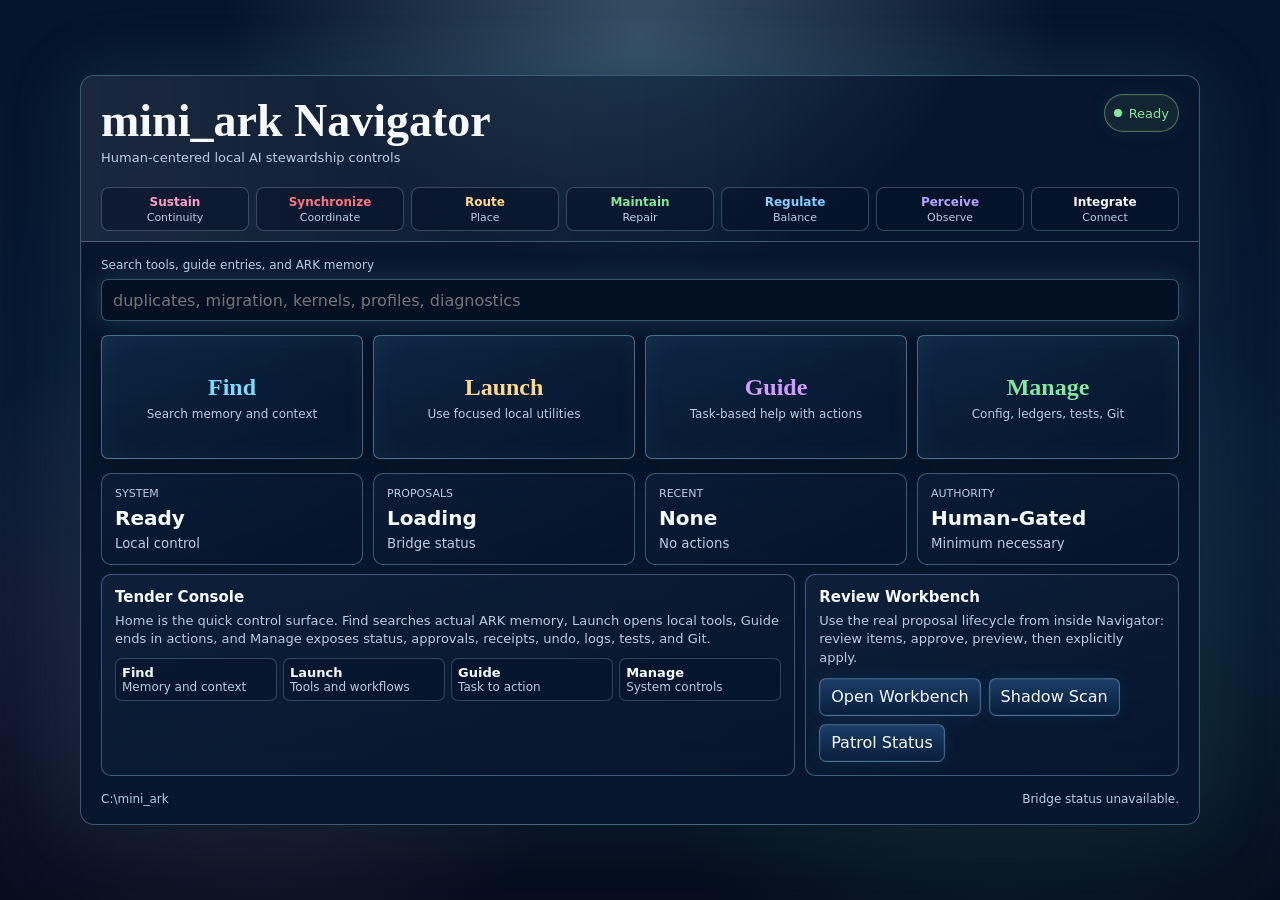
==== commit 71ccfc5a: "Separate Journey core from CareBloom integration" ====
--- a/index.html
+++ b/index.html
@@ -19,11 +19,9 @@
       --rose: #ff94c6;
       --blue: #9fc4ff;
       --violet: #d49cff;
-      --carebloom: url("asset_pipeline/library/carebloomos/journey_ui_frames_page_1/journey_ui_frames/frame_main.png");
-      --care-panel: url("asset_pipeline/library/carebloomos/journey_ui_frames_page_1/journey_ui_frames/frame_panel.png");
-      --care-card: url("asset_pipeline/library/carebloomos/journey_ui_frames_page_1/journey_ui_frames/frame_card.png");
-      --care-review: url("asset_pipeline/library/carebloomos/journey_ui_frames_page_1/journey_ui_frames/frame_review.png");
-      --care-nav: url("asset_pipeline/library/carebloomos/journey_ui_frames_page_1/journey_ui_frames/frame_nav.png");
+      --frame-panel: linear-gradient(145deg, rgba(28, 62, 101, 0.88), rgba(7, 24, 49, 0.94));
+      --frame-card: linear-gradient(145deg, rgba(21, 52, 87, 0.9), rgba(6, 21, 43, 0.96));
+      --frame-review: linear-gradient(145deg, rgba(34, 63, 98, 0.92), rgba(9, 28, 54, 0.97));
       font-family: "Segoe UI", system-ui, -apple-system, BlinkMacSystemFont, sans-serif;
     }
     * { box-sizing: border-box; }
@@ -165,7 +163,7 @@
       border: 1px solid rgba(153, 224, 255, 0.42);
       background:
         linear-gradient(rgba(4, 21, 45, 0.52), rgba(4, 21, 45, 0.68)),
-        var(--care-panel) center / cover no-repeat;
+        var(--frame-panel);
       box-shadow: inset 0 0 30px rgba(255,255,255,0.04), 0 12px 28px rgba(0, 0, 0, 0.22);
     }
     .quick strong { font-family: Georgia, "Times New Roman", serif; font-size: 24px; font-weight: 600; }
@@ -184,7 +182,7 @@
       padding: 13px;
       background:
         linear-gradient(rgba(5, 20, 43, 0.72), rgba(5, 20, 43, 0.78)),
-        var(--care-card) center / cover no-repeat;
+        var(--frame-card);
       min-height: 92px;
       display: grid;
       align-content: space-between;
@@ -213,7 +211,7 @@
       padding: 13px;
       background:
         linear-gradient(rgba(5, 20, 43, 0.7), rgba(5, 20, 43, 0.78)),
-        var(--care-review) center / cover no-repeat;
+        var(--frame-review);
     }
     .home-card h3,
     .workbench-card h3 { margin-bottom: 6px; }
@@ -256,7 +254,7 @@
       padding: 10px;
       background:
         linear-gradient(rgba(8, 28, 55, 0.68), rgba(8, 28, 55, 0.8)),
-        var(--care-card) center / cover no-repeat;
+        var(--frame-card);
     }
     .item p {
       margin-top: 4px;
@@ -517,20 +515,20 @@
     <section class="titlebar">
       <div>
         <h1>mini_ark Navigator</h1>
-        <p class="subtitle">CareBloomOS expression over Mini ARK / Journey controls</p>
+        <p class="subtitle">Human-centered local AI stewardship controls</p>
       </div>
       <button class="status-pill" type="button" data-select="manage" data-detail="status">
         <span class="status-dot"></span>
         Ready
       </button>
-      <div class="kernel-row" aria-label="CareBloom semantic slots">
-        <span class="kernel-chip heart"><strong>Heart</strong><span>Sustain</span></span>
-        <span class="kernel-chip music"><strong>Music</strong><span>Synchronize</span></span>
-        <span class="kernel-chip wish"><strong>Wish</strong><span>Route</span></span>
-        <span class="kernel-chip clover"><strong>Clover</strong><span>Maintain</span></span>
-        <span class="kernel-chip cloud"><strong>Cloud</strong><span>Regulate</span></span>
-        <span class="kernel-chip moon"><strong>Moon</strong><span>Perceive</span></span>
-        <span class="kernel-chip core"><strong>Core</strong><span>Integrate</span></span>
+      <div class="kernel-row" aria-label="Journey functional kernels">
+        <span class="kernel-chip heart"><strong>Sustain</strong><span>Continuity</span></span>
+        <span class="kernel-chip music"><strong>Synchronize</strong><span>Coordinate</span></span>
+        <span class="kernel-chip wish"><strong>Route</strong><span>Place</span></span>
+        <span class="kernel-chip clover"><strong>Maintain</strong><span>Repair</span></span>
+        <span class="kernel-chip cloud"><strong>Regulate</strong><span>Balance</span></span>
+        <span class="kernel-chip moon"><strong>Perceive</strong><span>Observe</span></span>
+        <span class="kernel-chip core"><strong>Integrate</strong><span>Connect</span></span>
       </div>
     </section>
     <section class="content">
@@ -549,7 +547,7 @@
           <div class="readout"><span>System</span><strong>Ready</strong><small>Local control</small></div>
           <div class="readout"><span>Proposals</span><strong>Loading</strong><small>Bridge status</small></div>
           <div class="readout"><span>Recent</span><strong>None</strong><small>No actions</small></div>
-          <div class="readout"><span>Expression</span><strong>CareBloom</strong><small>Semantic slots stable</small></div>
+          <div class="readout"><span>Authority</span><strong>Human-Gated</strong><small>Minimum necessary</small></div>
         </div>
         <div class="home-grid">
           <article class="home-card">
@@ -616,6 +614,7 @@
   </main>
   <script>
     const entries = [
+      { id: "work-policy", mode: "manage", group: "JOURNEY", title: "Work Policy", summary: "Persisted posture and pending work-mode requests.", touches: ["Read-only policy view"], actionId: "work-policy", details: "Modes never grant permissions. Unsupported requests remain pending, not active.", tags: ["policy", "mode", "pause", "focus"], risk: "green" },
       { id: "patrol-status", mode: "manage", group: "STEWARDSHIP", title: "Patrol Status", summary: "Coverage, review families, changes, and authority history.", touches: ["Mini ARK ledger"], actionId: "patrol-status", details: "Inspect recent bounded Shadow runs and scoped policy receipts.", tags: ["patrol", "authority", "coverage"], risk: "green" },
       { id: "recovery-status", mode: "manage", group: "STEWARDSHIP", title: "Recovery & Repair", summary: "Recovery evidence, validation coverage, and task authority.", touches: ["Local recovery evidence"], actionId: "recovery-status", details: "Originals remain unchanged. Recovery does not authorize retirement.", tags: ["recovery", "repair", "media"], risk: "green" },
       { id: "media-inventory-resume", mode: "manage", group: "STEWARDSHIP", title: "Continue Media Inventory", summary: "Next bounded inventory and hash batch.", touches: ["Registered sources: read only", "Private progress ledger"], actionId: "media-inventory-resume", details: "Resumes registered work only. Held files stay held. No repair, move, deletion, or semantic inspection.", tags: ["recovery", "inventory", "resume", "hash"], risk: "green" },
@@ -625,30 +624,28 @@
       { id: "inventory", mode: "tools", group: "FILE TOOLS", title: "Inventory Scan", summary: "Classifies files under R: using Mini ARK's doctrine map.", touches: ["Mini ARK report", "Mini ARK ledger", "No moves"], actionId: "inventory-r", details: "Runs read-only classification for R:. It writes an inventory report but does not move files.", tags: ["inventory", "scan", "files", "classify", "folder"], risk: "green" },
       { id: "duplicates", mode: "tools", group: "FILE TOOLS", title: "Duplicate Review", summary: "Checks duplicate ledger rows and case/path pressure.", touches: ["Mini ARK ledger", "Navigator output", "No project files"], actionId: "duplicates-r", details: "Runs duplicate review from the Navigator.", tags: ["duplicates", "dedupe", "case drift", "drive", "usb", "recovery"], risk: "green" },
       { id: "diagnose", mode: "tools", group: "FILE TOOLS", title: "Path Diagnostics", summary: "Distinguishes case-only path drift from genuine missing/moved files.", touches: ["Mini ARK ledger", "Navigator output", "No moves"], actionId: "diagnose-r", details: "Runs read-only path diagnostics for R:.", tags: ["diagnose", "case drift", "missing", "paths"], risk: "green" },
-      { id: "placement-check", mode: "tools", group: "FILE TOOLS", title: "Placement Check", summary: "Checks whether a file or folder belongs where it is and suggests the likely canonical home.", touches: ["C:\\mini_ark\\config\\canonical_placement.json", "Navigator output", "No file changes"], actionId: "placement-check", needsPath: true, pathPlaceholder: "R:\\Downloads2", details: "Read-only placement evaluator. It uses the canonical placement doctrine plus classification signals to return current placement, likely canonical placement, confidence, reason, dependencies status, and recommended action. Any actual move still goes through proposal, approval, preview, execute, receipt, and undo.", tags: ["placement", "belongs", "where things belong", "architecture", "cathedralroot", "runescript", "route", "canon", "downloads2", "en route", "carebloom", "rainmeter", "protected"], risk: "green" },
-      { id: "shadow-run", mode: "tools", group: "STEWARDSHIP", title: "Shadow Run", summary: "Runs Gate A stewardship reasoning over a bounded scope without moving, renaming, deleting, quarantining, or rewriting managed files.", touches: ["Mini ARK ledger", "Shadow reports", "No managed file changes"], actionId: "shadow-run", needsPath: true, pathPlaceholder: "R:\\Projects\\CareBloomOS", details: "Shadow Mode executes the real reasoning path through classification and placement evaluation, records findings/proposals in the Mini ARK ledger, writes summary/evidence reports, and stops before mutation. Use escalating scopes and inspect false positives before expanding.", tags: ["shadow", "gate a", "simulation", "stewardship", "review families", "estimated decisions", "no movement", "proof", "evidence", "journey"], risk: "green" },
-      { id: "name-preview", mode: "tools", group: "FILE TOOLS", title: "Cloverstone Name Preview", summary: "Suggests a canonical name from project, stone, role, and source filename without renaming anything.", touches: ["Navigator output", "No file changes"], actionId: "name-preview", needsPath: true, pathPlaceholder: "C:\\path\\to\\asset.png", details: "Preview-only naming seam. Cloverstone suggests a stable filename; actual rename still goes through proposal, approval, apply, and undo.", tags: ["cloverstone", "name", "naming", "rename", "preview", "canonical", "slug", "tokens"], risk: "green" },
-      { id: "carebloom", mode: "tools", group: "PLANNING TOOLS", title: "CareBloom Consolidation Plan", summary: "Builds a copy-first CareBloom asset consolidation plan.", touches: ["Plan reports", "No source deletion", "No reference edits"], actionId: "carebloom-plan", details: "Builds the consolidation plan and returns the report path here. Execution and reference updates stay separate.", tags: ["carebloom", "carebloomos", "rainmeter", "wallpaper", "assets", "consolidation"], risk: "yellow" },
-      { id: "archive-map", mode: "tools", group: "PLANNING TOOLS", title: "CareBloomOS Archive Map", summary: "Builds a RuneScript archive/deletion-review map.", touches: ["Plan reports", "No source deletion"], actionId: "carebloom-archive-plan", details: "Builds the archive map. Staging copied files is still a separate action.", tags: ["archive", "carebloomos", "deletion prep", "manifest", "runescript"], risk: "yellow" },
+      { id: "placement-check", mode: "tools", group: "FILE TOOLS", title: "Placement Check", summary: "Checks whether a file or folder belongs where it is and suggests the likely canonical home.", touches: ["C:\\mini_ark\\config\\canonical_placement.json", "Navigator output", "No file changes"], actionId: "placement-check", needsPath: true, pathPlaceholder: "R:\\Downloads2", details: "Read-only placement evaluator. It uses the canonical placement doctrine plus classification signals to return current placement, likely canonical placement, confidence, reason, dependencies status, and recommended action. Any actual move still goes through proposal, approval, preview, execute, receipt, and undo.", tags: ["placement", "belongs", "where things belong", "architecture", "cathedralroot", "runescript", "route", "canon", "downloads2", "en route", "protected"], risk: "green" },
+      { id: "shadow-run", mode: "tools", group: "STEWARDSHIP", title: "Shadow Run", summary: "Runs Gate A stewardship reasoning over a bounded scope without moving, renaming, deleting, quarantining, or rewriting managed files.", touches: ["Mini ARK ledger", "Shadow reports", "No managed file changes"], actionId: "shadow-run", needsPath: true, pathPlaceholder: "R:\\Projects\\ExampleProject", details: "Shadow Mode executes the real reasoning path through classification and placement evaluation, records findings/proposals in the Mini ARK ledger, writes summary/evidence reports, and stops before mutation. Use escalating scopes and inspect false positives before expanding.", tags: ["shadow", "gate a", "simulation", "stewardship", "review families", "estimated decisions", "no movement", "proof", "evidence", "journey"], risk: "green" },
+      { id: "name-preview", mode: "tools", group: "FILE TOOLS", title: "Name Preview", summary: "Suggests a canonical name from project, role, and source filename without renaming anything.", touches: ["Navigator output", "No file changes"], actionId: "name-preview", needsPath: true, pathPlaceholder: "C:\\path\\to\\asset.png", details: "Preview-only naming seam. Journey suggests a stable filename; actual rename still goes through proposal, approval, apply, and undo.", tags: ["name", "naming", "rename", "preview", "canonical", "slug", "tokens"], risk: "green" },
       { id: "migration", mode: "tools", group: "PLANNING TOOLS", title: "R Profile Migration Map", summary: "Maps old R: profile contents into staging destinations.", touches: ["Plan reports", "No source deletion"], actionId: "profile-migration-plan", details: "Builds the profile migration map. Cleanup remains approval-gated.", tags: ["migration", "quarantine", "profile", "users", "cleanup", "move"], risk: "yellow" },
       { id: "hierarchy", mode: "tools", group: "PLANNING TOOLS", title: "R: Hierarchy Scan", summary: "Scans R: top-level organization and suggests hierarchy lanes.", touches: ["Report output", "No moves"], actionId: "r-hierarchy-scan", details: "Runs hierarchy scan and returns the suggested structure here.", tags: ["hierarchy", "folder", "organization", "R:"], risk: "green" },
-      { id: "asset-intake", mode: "tools", group: "WISHSTONE", title: "Wishstone Intake", summary: "Drop one or many asset sheets; Wishstone copies sources into intake, reads source names for tokens, extracts, repairs, checks, and exports only approved sets.", touches: ["asset_pipeline\\inbox receives copies", "source document name read as token evidence", "token detected or provisional token assigned", "asset_pipeline\\outbox generated", "asset_pipeline\\approved generated when quality passes", "asset_pipeline\\library generated when family is set", "External source files are not moved"], actionId: "assets-intake", assetIntake: true, pathPlaceholder: "C:\\path\\to\\sheet-1.png\nC:\\path\\to\\sheet-2.png", details: "This is the normal Wishstone behavior. Give it asset sheets and it runs the standard intake/routing pipeline end-to-end. Reception is token-aware: source document names like carebloom, hexseed, moonstone, or cloverstone are treated as intentional token evidence. An item keeps its existing token when present or receives a provisional token when missing. Path-based intake copies external files into mini_ark first; it does not move the original source. Imperfect results are held for review instead of approved as adequate.", tags: ["wishstone", "asset", "ark", "intake", "extract", "repair", "precision", "review", "approve", "library", "batch", "doctrine", "source", "source document", "asset sheet name", "filename", "token", "provisional token", "reception", "carebloom", "hexseed", "moonstone", "cloverstone"], risk: "yellow" },
-      { id: "asset-job-index", mode: "tools", group: "WISHSTONE", title: "Wishstone Intake History", summary: "Shows intake jobs, stages, asset counts, and contact sheets without exposing internal source jobs.", touches: ["asset_pipeline\\outbox read", "No asset changes"], builtin: "assetJobs", details: "Use this when you need to inspect current Wishstone jobs or grab a job name.", tags: ["wishstone", "asset", "jobs", "outbox", "manifest", "contact sheet", "review"], risk: "green" },
-      { id: "asset-smart-intake", mode: "tools", group: "WISHSTONE OVERRIDES", title: "Smart Asset Intake", summary: "Manual extraction-only pass for debugging detection.", touches: ["asset_pipeline\\inbox generated", "asset_pipeline\\recipes\\<job>.json generated", "asset_pipeline\\outbox\\<job> generated"], actionId: "assets-auto-deconstruct", assetAuto: true, pathPlaceholder: "C:\\path\\to\\asset-sheet.png", details: "Advanced/manual tool. Use only when you want to test detection without the full Wishstone pipeline.", tags: ["wishstone", "asset", "smart", "auto", "detect", "intake", "deconstruct", "recipe", "friendly"], risk: "yellow", advanced: true },
-      { id: "asset-compose-master", mode: "tools", group: "WISHSTONE OVERRIDES", title: "Batch Master Composer", summary: "Manual compose-only pass for building a recipe-bound master sheet.", touches: ["asset_pipeline\\inbox generated", "asset_pipeline\\outbox\\<job> generated", "asset_pipeline\\outbox\\<job>\\master-sheet.png generated"], actionId: "assets-compose-master", assetCompose: true, pathPlaceholder: "C:\\path\\to\\sheet-1.png\nC:\\path\\to\\sheet-2.png", details: "Advanced/manual tool. Wishstone Intake already uses this when multiple sheets arrive.", tags: ["wishstone", "asset", "batch", "multiple", "compose", "master", "sprite sheet", "vlc", "combine", "atlas"], risk: "yellow", advanced: true },
-      { id: "asset-inbox-deconstruct", mode: "tools", group: "WISHSTONE OVERRIDES", title: "Asset Sheet Deconstructor", summary: "Manual recipe-based deconstruction.", touches: ["asset_pipeline\\inbox read", "asset_pipeline\\outbox generated", "asset_pipeline\\outbox\\<job>\\groups generated", "asset_pipeline\\logs generated"], actionId: "assets-deconstruct-inbox", assetUpload: true, pathPlaceholder: "C:\\path\\to\\master-sheet.png", details: "Advanced/manual tool for recipe-bound sheets. Wishstone Intake is the normal flow.", tags: ["wishstone", "asset", "assets", "inbox", "deconstruct", "master sheet", "sprite sheet", "atlas", "grouped files", "vlc", "care rail", "proof", "carebloom"], risk: "yellow", advanced: true },
-      { id: "asset-brief", mode: "tools", group: "WISHSTONE OVERRIDES", title: "Recipe-Bound ImageGen Brief", summary: "Creates an ImageGen prompt and matching extraction recipe before the sheet is generated.", touches: ["asset_pipeline\\recipes\\<job>.json generated", "asset_pipeline\\outbox\\<job>__imagegen_brief generated"], actionId: "assets-brief", assetBrief: true, details: "Advanced prep tool for engineering future asset sheets.", tags: ["wishstone", "asset", "imagegen", "recipe", "brief", "sprite sheet", "texture atlas", "prompt", "slots"], risk: "green", advanced: true },
-      { id: "asset-nine-slice", mode: "tools", group: "WISHSTONE OVERRIDES", title: "9-Slice Builder", summary: "Manual 9-slice extraction for frame or panel images.", touches: ["asset_pipeline\\outbox\\<job>\\nine_slice generated", "asset_pipeline\\outbox\\<job>\\manifest.json generated"], actionId: "assets-nine-slice", assetNineSlice: true, pathPlaceholder: "C:\\path\\to\\frame.png", details: "Advanced/manual tool for geometry-sensitive rails and frames. Insets are protected border distances from each edge; leave them blank for an estimated first pass.", tags: ["wishstone", "asset", "nine slice", "9 slice", "frame", "rail", "panel", "care rail", "resize"], risk: "yellow", advanced: true },
-      { id: "asset-treatment", mode: "tools", group: "WISHSTONE OVERRIDES", title: "Asset Treatment Bench", summary: "Manual treatment variants with trim, padding, fit, tint, and shadow.", touches: ["asset_pipeline\\outbox\\<job>\\treated generated", "asset_pipeline\\outbox\\<job>\\manifest.json generated"], actionId: "assets-treat", assetTreat: true, pathPlaceholder: "C:\\path\\to\\asset.png", details: "Advanced/manual prep for specific one-off variants.", tags: ["wishstone", "asset", "treat", "normalize", "crop", "trim", "padding", "tint", "shadow", "photoshop"], risk: "yellow", advanced: true },
-      { id: "asset-review-job", mode: "tools", group: "WISHSTONE OVERRIDES", title: "Asset Job Review", summary: "Manual quality review for an outbox job.", touches: ["asset_pipeline\\outbox read", "No asset changes"], actionId: "assets-review-job", assetReview: true, details: "Advanced/manual tool. Wishstone Intake already reviews before approval.", tags: ["wishstone", "asset", "review", "quality", "duplicates", "discernment", "approve"], risk: "green", advanced: true },
-      { id: "asset-approve-job", mode: "tools", group: "WISHSTONE OVERRIDES", title: "Approve Asset Job", summary: "Manual approval/export for a specific job.", touches: ["asset_pipeline\\approved generated", "asset_pipeline\\library generated when family is set"], actionId: "assets-approve-job", assetApprove: true, details: "Advanced/manual tool. Wishstone Intake auto-approves only near-perfect sets.", tags: ["wishstone", "asset", "approve", "export", "library", "route"], risk: "yellow", advanced: true },
-      { id: "asset-repair-icons", mode: "tools", group: "WISHSTONE OVERRIDES", title: "Asset Repair Pass", summary: "Manual alpha-fragment repair pass.", touches: ["asset_pipeline\\outbox\\<job>\\repaired generated", "asset_pipeline\\outbox\\<job>\\repair-manifest.json generated", "asset_pipeline\\outbox\\<job>\\repair-contact-sheet.png generated"], actionId: "assets-repair-icons", assetRepair: true, details: "Advanced/manual tool. Wishstone Intake already repairs before precision/review.", tags: ["wishstone", "asset", "repair", "cleanup", "background removal", "alpha", "fragments", "edge", "reshape"], risk: "green", advanced: true },
-      { id: "asset-precision-icons", mode: "tools", group: "WISHSTONE OVERRIDES", title: "Icon Precision Pass", summary: "Manual trim, pad, center, and organization pass.", touches: ["asset_pipeline\\outbox\\<job>\\precision generated", "asset_pipeline\\outbox\\<job>\\precision-manifest.json generated", "asset_pipeline\\outbox\\<job>\\precision-contact-sheet.png generated"], actionId: "assets-precision-icons", assetPrecision: true, details: "Advanced/manual tool. Wishstone Intake already runs precision for icon-like extracted assets.", tags: ["wishstone", "asset", "precision", "trim", "center", "icons", "organize", "padding"], risk: "green", advanced: true },
-      { id: "find-memory", mode: "find", group: "ARK MEMORY", title: "Find ARK Memory", summary: "Search actual Mini ARK docs and SQLite memory.", touches: ["Local docs", "SQLite ledger", "No project files"], details: "Type into the search field. FIND queries the local bridge at /api/search and returns ARK docs/ledger results here.", tags: ["find", "search", "memory", "canon", "attribution", "moonstone", "lunar", "legacy"], risk: "green" },
+      { id: "asset-intake", mode: "tools", group: "ASSET PIPELINE", title: "Asset Intake", summary: "Drop one or many asset sheets; Journey copies sources into intake, reads source names for tokens, extracts, repairs, checks, and exports only approved sets.", touches: ["asset_pipeline\\inbox receives copies", "source document name read as token evidence", "token detected or provisional token assigned", "asset_pipeline\\outbox generated", "asset_pipeline\\approved generated when quality passes", "asset_pipeline\\library generated when family is set", "External source files are not moved"], actionId: "assets-intake", assetIntake: true, pathPlaceholder: "C:\\path\\to\\sheet-1.png\nC:\\path\\to\\sheet-2.png", details: "Give the pipeline asset sheets and it runs the standard intake/routing workflow end-to-end. Source names are treated as intentional token evidence. An item keeps its existing token when present or receives a provisional token when missing. Path-based intake copies external files into mini_ark first; it does not move the original source. Imperfect results are held for review instead of approved as adequate.", tags: ["asset", "ark", "intake", "extract", "repair", "precision", "review", "approve", "library", "batch", "doctrine", "source", "source document", "asset sheet name", "filename", "token", "provisional token", "reception"], risk: "yellow" },
+      { id: "asset-job-index", mode: "tools", group: "ASSET PIPELINE", title: "Asset Intake History", summary: "Shows intake jobs, stages, asset counts, and contact sheets without exposing internal source jobs.", touches: ["asset_pipeline\\outbox read", "No asset changes"], builtin: "assetJobs", details: "Use this when you need to inspect current asset jobs or grab a job name.", tags: ["asset", "jobs", "outbox", "manifest", "contact sheet", "review"], risk: "green" },
+      { id: "asset-smart-intake", mode: "tools", group: "ASSET PIPELINE — ADVANCED", title: "Smart Asset Intake", summary: "Manual extraction-only pass for debugging detection.", touches: ["asset_pipeline\\inbox generated", "asset_pipeline\\recipes\\<job>.json generated", "asset_pipeline\\outbox\\<job> generated"], actionId: "assets-auto-deconstruct", assetAuto: true, pathPlaceholder: "C:\\path\\to\\asset-sheet.png", details: "Advanced/manual tool for testing detection without running the full pipeline.", tags: ["asset", "smart", "auto", "detect", "intake", "deconstruct", "recipe"], risk: "yellow", advanced: true },
+      { id: "asset-compose-master", mode: "tools", group: "ASSET PIPELINE — ADVANCED", title: "Batch Master Composer", summary: "Manual compose-only pass for building a recipe-bound master sheet.", touches: ["asset_pipeline\\inbox generated", "asset_pipeline\\outbox\\<job> generated", "asset_pipeline\\outbox\\<job>\\master-sheet.png generated"], actionId: "assets-compose-master", assetCompose: true, pathPlaceholder: "C:\\path\\to\\sheet-1.png\nC:\\path\\to\\sheet-2.png", details: "Advanced/manual tool. Asset Intake already uses this when multiple sheets arrive.", tags: ["asset", "batch", "multiple", "compose", "master", "sprite sheet", "atlas"], risk: "yellow", advanced: true },
+      { id: "asset-inbox-deconstruct", mode: "tools", group: "ASSET PIPELINE — ADVANCED", title: "Asset Sheet Deconstructor", summary: "Manual recipe-based deconstruction.", touches: ["asset_pipeline\\inbox read", "asset_pipeline\\outbox generated", "asset_pipeline\\outbox\\<job>\\groups generated", "asset_pipeline\\logs generated"], actionId: "assets-deconstruct-inbox", assetUpload: true, pathPlaceholder: "C:\\path\\to\\master-sheet.png", details: "Advanced/manual tool for recipe-bound sheets. Asset Intake is the normal flow.", tags: ["asset", "assets", "inbox", "deconstruct", "master sheet", "sprite sheet", "atlas", "grouped files", "proof"], risk: "yellow", advanced: true },
+      { id: "asset-brief", mode: "tools", group: "ASSET PIPELINE — ADVANCED", title: "Recipe-Bound ImageGen Brief", summary: "Creates an ImageGen prompt and matching extraction recipe before the sheet is generated.", touches: ["asset_pipeline\\recipes\\<job>.json generated", "asset_pipeline\\outbox\\<job>__imagegen_brief generated"], actionId: "assets-brief", assetBrief: true, details: "Advanced prep tool for engineering future asset sheets.", tags: ["asset", "imagegen", "recipe", "brief", "sprite sheet", "texture atlas", "prompt", "slots"], risk: "green", advanced: true },
+      { id: "asset-nine-slice", mode: "tools", group: "ASSET PIPELINE — ADVANCED", title: "9-Slice Builder", summary: "Manual 9-slice extraction for frame or panel images.", touches: ["asset_pipeline\\outbox\\<job>\\nine_slice generated", "asset_pipeline\\outbox\\<job>\\manifest.json generated"], actionId: "assets-nine-slice", assetNineSlice: true, pathPlaceholder: "C:\\path\\to\\frame.png", details: "Advanced/manual tool for geometry-sensitive rails and frames. Insets are protected border distances from each edge; leave them blank for an estimated first pass.", tags: ["asset", "nine slice", "9 slice", "frame", "rail", "panel", "resize"], risk: "yellow", advanced: true },
+      { id: "asset-treatment", mode: "tools", group: "ASSET PIPELINE — ADVANCED", title: "Asset Treatment Bench", summary: "Manual treatment variants with trim, padding, fit, tint, and shadow.", touches: ["asset_pipeline\\outbox\\<job>\\treated generated", "asset_pipeline\\outbox\\<job>\\manifest.json generated"], actionId: "assets-treat", assetTreat: true, pathPlaceholder: "C:\\path\\to\\asset.png", details: "Advanced/manual prep for specific one-off variants.", tags: ["asset", "treat", "normalize", "crop", "trim", "padding", "tint", "shadow"], risk: "yellow", advanced: true },
+      { id: "asset-review-job", mode: "tools", group: "ASSET PIPELINE — ADVANCED", title: "Asset Job Review", summary: "Manual quality review for an outbox job.", touches: ["asset_pipeline\\outbox read", "No asset changes"], actionId: "assets-review-job", assetReview: true, details: "Advanced/manual tool. Asset Intake already reviews before approval.", tags: ["asset", "review", "quality", "duplicates", "approve"], risk: "green", advanced: true },
+      { id: "asset-approve-job", mode: "tools", group: "ASSET PIPELINE — ADVANCED", title: "Approve Asset Job", summary: "Manual approval/export for a specific job.", touches: ["asset_pipeline\\approved generated", "asset_pipeline\\library generated when family is set"], actionId: "assets-approve-job", assetApprove: true, details: "Advanced/manual tool. Asset Intake auto-approves only near-perfect sets.", tags: ["asset", "approve", "export", "library", "route"], risk: "yellow", advanced: true },
+      { id: "asset-repair-icons", mode: "tools", group: "ASSET PIPELINE — ADVANCED", title: "Asset Repair Pass", summary: "Manual alpha-fragment repair pass.", touches: ["asset_pipeline\\outbox\\<job>\\repaired generated", "asset_pipeline\\outbox\\<job>\\repair-manifest.json generated", "asset_pipeline\\outbox\\<job>\\repair-contact-sheet.png generated"], actionId: "assets-repair-icons", assetRepair: true, details: "Advanced/manual tool. Asset Intake already repairs before precision/review.", tags: ["asset", "repair", "cleanup", "background removal", "alpha", "fragments", "edge", "reshape"], risk: "green", advanced: true },
+      { id: "asset-precision-icons", mode: "tools", group: "ASSET PIPELINE — ADVANCED", title: "Icon Precision Pass", summary: "Manual trim, pad, center, and organization pass.", touches: ["asset_pipeline\\outbox\\<job>\\precision generated", "asset_pipeline\\outbox\\<job>\\precision-manifest.json generated", "asset_pipeline\\outbox\\<job>\\precision-contact-sheet.png generated"], actionId: "assets-precision-icons", assetPrecision: true, details: "Advanced/manual tool. Asset Intake already runs precision for icon-like extracted assets.", tags: ["asset", "precision", "trim", "center", "icons", "organize", "padding"], risk: "green", advanced: true },
+      { id: "find-memory", mode: "find", group: "ARK MEMORY", title: "Find ARK Memory", summary: "Search actual Mini ARK docs and SQLite memory.", touches: ["Local docs", "SQLite ledger", "No project files"], details: "Type into the search field. FIND queries the local bridge at /api/search and returns ARK docs/ledger results here.", tags: ["find", "search", "memory", "canon", "attribution", "legacy"], risk: "green" },
       { id: "guide-add-conversation", mode: "guide", group: "GUIDE", title: "Add A Conversation", summary: "Ingest a normalized conversation JSON into review output.", touches: ["ARK database", "Review JSON", "Original conversation is read"], needsPath: true, pathPlaceholder: "C:\\path\\conversation.json", details: "Choose a normalized conversation export. Ingest stops at review output; it does not canonize candidates automatically.", tags: ["conversation", "ingest", "canon", "memory"], risk: "yellow" },
       { id: "guide-assessment", mode: "guide", group: "GUIDE", title: "Filesystem Assessment", summary: "Retained metadata observations and placement evidence.", touches: ["Historical evidence", "Approved scope only"], actionId: "assessment-status", details: "Metadata only. Historical observations are not a current filesystem snapshot. Scope approval and deployment are required for new observations.", tags: ["scan", "assessment", "progress", "resume", "files"], risk: "green" },
       { id: "guide-scan", mode: "guide", group: "GUIDE", title: "Legacy Content Hash Scan", summary: "Reads file contents for hashes; fixed 300-second timeout.", touches: ["Mini ARK ledger", "File contents"], needsPath: true, pathPlaceholder: "R:\\", details: "Not the bounded metadata assessment. A timeout may leave partial records and stale running status; automatic continuation is not supported here.", tags: ["scan", "path", "files"], risk: "yellow" },
-      { id: "guide-wishstone", mode: "guide", group: "GUIDE", title: "Use Wishstone Assets", summary: "Token-aware asset intake doctrine, folders, and launch path.", touches: ["Navigator output", "No asset changes"], actionId: "wishstone-doctrine", details: "Shows how Wishstone copies source sheets into intake, detects or assigns reception tokens, writes outputs into mini_ark's natural asset folders, and keeps source movement approval-gated.", tags: ["wishstone", "asset", "doctrine", "source", "library", "approved", "inbox", "outbox", "token", "provisional token", "reception"], risk: "green" },
+      { id: "guide-asset-pipeline", mode: "guide", group: "GUIDE", title: "Use the Asset Pipeline", summary: "Token-aware asset intake doctrine, folders, and launch path.", touches: ["Navigator output", "No asset changes"], actionId: "asset-pipeline-doctrine", details: "Shows how Journey copies source sheets into intake, detects or assigns reception tokens, writes outputs into natural asset folders, and keeps source movement approval-gated.", tags: ["asset", "pipeline", "doctrine", "source", "library", "approved", "inbox", "outbox", "token", "provisional token", "reception"], risk: "green" },
       { id: "guide-review-duplicates", mode: "guide", group: "GUIDE", title: "Review Duplicates", summary: "Run duplicate review from inside Navigator.", touches: ["Mini ARK ledger", "Navigator output"], actionId: "duplicates-r", details: "Runs duplicate review and shows the result here.", tags: ["duplicates", "review"], risk: "green" },
       { id: "guide-move-quarantine", mode: "guide", group: "GUIDE", title: "Move / Quarantine Files", summary: "Use proposals: review items, approve, preview apply, then execute.", touches: ["Proposal items", "Quarantine only after execute"], details: "Use Manage > Approvals below. The Navigator preserves the approve -> preview -> explicit apply gate.", tags: ["move", "quarantine", "cleanup", "approve", "apply"], risk: "red" },
       { id: "undo", mode: "guide", group: "GUIDE", title: "Undo Operation", summary: "Reverse a completed operation by OP id.", touches: ["Prior operation paths", "Mini ARK ledger"], needsOpId: true, details: "Enter an operation id. Undo still requires explicit confirmation in the Navigator.", tags: ["undo", "rollback", "reverse"], risk: "red" },
@@ -656,14 +653,14 @@
       { id: "tests", mode: "manage", group: "MANAGE", title: "Test Suite", summary: "Runs standard Mini ARK tests.", touches: ["Test runtime output", "No project files"], actionId: "tests", details: "Runs tests and returns output here.", tags: ["test", "tests", "validation", "22"], risk: "green" },
       { id: "git", mode: "manage", group: "MANAGE", title: "Git State", summary: "Shows local branch and uncommitted state.", touches: ["Git metadata read", "No push"], actionId: "git-status", details: "Runs git status only. No commit or push.", tags: ["github", "git", "archive", "commit", "push"], risk: "green" },
       { id: "logs", mode: "manage", group: "MANAGE", title: "Logs", summary: "Lists Mini ARK runtime logs.", touches: ["C:\\mini_ark\\logs"], actionId: "logs", details: "Returns recent local log files here.", tags: ["logs", "server", "runtime"], risk: "green" },
-      { id: "naming-status", mode: "manage", group: "MANAGE", title: "Naming Status", summary: "Shows the Mini ARK / Journey naming boundary, CareBloom expression boundary, manifestation tone sync, migration guardrails, and manifestation rule.", touches: ["C:\\mini_ark\\config\\naming_status.json", "C:\\mini_ark\\docs\\JOURNEY_NAMING_ARCHITECTURE.md", "Navigator output"], actionId: "naming-status", details: "Use this to check the current naming decision and manifestation rule: Mini ARK remains the implementation name; Journey is emerging identity language; CareBloom is the expression layer; Mini ARK/Journey is the connective orchestration layer beneath manifestations; the Navigator should harmonize with the active HEXSEED tone while preserving familiar controls and backend identity; manifestation aliases are not backend identity replacements; no codebase rename is approved yet.", tags: ["journey", "mini ark", "naming", "identity", "rename", "migration", "architecture", "project ark", "manifestation", "semantic stability", "expressive variation", "expression sync", "tone sync", "active hexseed manifestation", "professor hexseed", "downloads", "cognitive friction", "delight", "carebloom", "expression layer", "connective layer", "manifestation aliases", "carestones", "pokemon", "magical transformation", "firestone", "leafstone", "waterstone", "icestone", "thunderstone"], risk: "green" },
-      { id: "expression-framework", mode: "manage", group: "MANAGE", title: "Expression Framework", summary: "Shows neutral functional kernels, expression profiles, and profile-specific translations.", touches: ["C:\\mini_ark\\config\\expression_framework.json", "C:\\mini_ark\\docs\\HEXSEED_EXPRESSION_FRAMEWORK.md", "Navigator output"], actionId: "expression-framework", details: "Use this when deciding whether something is a functional kernel, an expression profile, or a surface translation. It keeps CareBloom from becoming the default ontology while still preserving CareBloom as the first mature profile.", tags: ["expression framework", "functional kernels", "kernel", "profile", "expression profile", "carebloom", "pokemon", "magical", "zodiac", "power rangers", "integrate", "sustain", "perceive", "maintain", "regulate", "route", "synchronize", "carestone", "everstone", "thunder stone", "master ball"], risk: "green" },
-      { id: "token-registry", mode: "manage", group: "MANAGE", title: "Token Registry", summary: "Shows HEXSEED identities, aliases, owned capabilities, routes, and surface customization hints.", touches: ["C:\\mini_ark\\config\\project_tokens.json", "Navigator output", "No project files"], actionId: "token-registry", details: "Creates the registry if needed, then shows what Mini ARK knows about Journey, kernels, stones, projects, routes, and customization tokens.", tags: ["tokens", "registry", "hexseed", "journey", "corestone", "opalstone", "mini ark", "wishstone", "project", "identity", "routing", "customization"], risk: "green" },
-      { id: "route-registry", mode: "manage", group: "MANAGE", title: "Project Routes", summary: "Shows canonical roots and project representations so views, shortcuts, and source-of-truth paths stay distinct.", touches: ["C:\\mini_ark\\config\\project_tokens.json", "Navigator output", "No project files"], actionId: "route-registry", details: "Reads the token registry and reports which paths are canonical routes versus representations. This is the next layer for routing Wishstone assets without turning every visible folder into a source of truth.", tags: ["routes", "routing", "project", "representations", "canonical", "source of truth", "wishstone", "carebloomos"], risk: "green" },
+      { id: "naming-status", mode: "manage", group: "MANAGE", title: "Naming Status", summary: "Shows the Mini ARK / Journey identity boundary and migration guardrails.", touches: ["C:\\mini_ark\\config\\naming_status.json", "C:\\mini_ark\\docs\\JOURNEY_NAMING_ARCHITECTURE.md", "Navigator output"], actionId: "naming-status", details: "Mini ARK remains the implementation name while Journey is the product identity. Project profiles may change presentation without replacing backend identity.", tags: ["journey", "mini ark", "naming", "identity", "migration", "architecture", "project profile"], risk: "green" },
+      { id: "expression-framework", mode: "manage", group: "MANAGE", title: "Expression Framework", summary: "Shows neutral functional kernels, expression profiles, and profile-specific translations.", touches: ["C:\\mini_ark\\config\\expression_framework.json", "C:\\mini_ark\\docs\\HEXSEED_EXPRESSION_FRAMEWORK.md", "Navigator output"], actionId: "expression-framework", details: "Use this when deciding whether something is a functional kernel, an expression profile, or a surface translation. No integration profile becomes Journey's base ontology.", tags: ["expression framework", "functional kernels", "kernel", "profile", "expression profile", "integrate", "sustain", "perceive", "maintain", "regulate", "route", "synchronize"], risk: "green" },
+      { id: "token-registry", mode: "manage", group: "MANAGE", title: "Token Registry", summary: "Shows identities, aliases, owned capabilities, routes, and surface customization hints.", touches: ["C:\\mini_ark\\config\\project_tokens.json", "Navigator output", "No project files"], actionId: "token-registry", details: "Creates the registry if needed, then shows what Journey knows about its capabilities, projects, routes, and customization tokens.", tags: ["tokens", "registry", "journey", "mini ark", "project", "identity", "routing", "customization"], risk: "green" },
+      { id: "route-registry", mode: "manage", group: "MANAGE", title: "Project Routes", summary: "Shows canonical roots and project representations so views, shortcuts, and source-of-truth paths stay distinct.", touches: ["C:\\mini_ark\\config\\project_tokens.json", "Navigator output", "No project files"], actionId: "route-registry", details: "Reads the token registry and reports which paths are canonical routes versus representations without turning every visible folder into a source of truth.", tags: ["routes", "routing", "project", "representations", "canonical", "source of truth", "asset pipeline"], risk: "green" },
       { id: "placement-doctrine", mode: "manage", group: "MANAGE", title: "Placement Doctrine", summary: "Shows the machine-readable CathedralRoot/RuneScript placement grammar Mini ARK uses to decide where things belong.", touches: ["C:\\mini_ark\\config\\canonical_placement.json", "Navigator output", "No project files"], actionId: "placement-doctrine", details: "Lists canonical locations, domains, owners, purposes, allowed/disallowed content, lifecycle, canonicality, protection level, aliases, related destinations, and reasoning notes.", tags: ["placement", "doctrine", "cathedralroot", "runescript", "where things belong", "canonical location", "architecture", "congruence"], risk: "green" },
       { id: "stewardship-contract", mode: "manage", group: "MANAGE", title: "Stewardship Contract", summary: "Shows the reliability substrate Mini ARK must obey before broad physical convergence.", touches: ["C:\\mini_ark\\config\\stewardship_contract.json", "Navigator output", "No project files"], actionId: "stewardship-contract", details: "Reports identity layers, finding/proposal/operation/event separation, operation states, commit phases, policy precedence, protected default posture, shadow mode, and graduation gates.", tags: ["contract", "stewardship", "reliability", "shadow mode", "operation state", "identity", "paths are not identity", "policy precedence", "crash recovery", "journey gate"], risk: "green" },
-      { id: "expression-slots", mode: "manage", group: "MANAGE", title: "Expression Slots", summary: "Shows the semantic UI slot registry CareBloomOS and future manifestations can skin without changing system meaning.", touches: ["C:\\mini_ark\\config\\expression_slot_registry.json", "Navigator output", "No project files"], actionId: "expression-slots", details: "Reports stable slots for shell, system states, review, architecture, operations, and personas. This is the visual-pipeline contract, not final artwork.", tags: ["expression", "slots", "carebloomos", "semantic stability", "expressive variation", "visual pipeline", "manifestation", "journey", "ui contract"], risk: "green" },
-      { id: "wishstone-doctrine", mode: "manage", group: "MANAGE", title: "Wishstone Doctrine", summary: "Shows mini_ark's token-aware asset-pipeline source policy, source-name token priority, natural folders, and approval boundaries.", touches: ["C:\\mini_ark\\config\\wishstone_asset_doctrine.json", "C:\\mini_ark\\docs\\WISHSTONE_ASSET_PIPELINE_DOCTRINE.md", "Navigator output"], actionId: "wishstone-doctrine", details: "Use this when you want the project-native asset routing rules without opening docs manually. It returns the doctrine, token-reception policy, source document naming priority, and folder map inside Navigator.", tags: ["wishstone", "asset", "doctrine", "routing", "inbox", "outbox", "approved", "library", "source policy", "source document", "asset sheet name", "filename", "token", "provisional token", "reception", "carebloom", "hexseed"], risk: "green" },
+      { id: "expression-slots", mode: "manage", group: "MANAGE", title: "Expression Slots", summary: "Shows semantic UI slots that project profiles can skin without changing system meaning.", touches: ["C:\\mini_ark\\config\\expression_slot_registry.json", "Navigator output", "No project files"], actionId: "expression-slots", details: "Reports stable slots for shell, system states, review, architecture, operations, and personas. This is the visual-pipeline contract, not final artwork.", tags: ["expression", "slots", "semantic stability", "expressive variation", "visual pipeline", "manifestation", "journey", "ui contract"], risk: "green" },
+      { id: "asset-pipeline-doctrine", mode: "manage", group: "MANAGE", title: "Asset Pipeline Doctrine", summary: "Shows mini_ark's token-aware asset-pipeline source policy, source-name token priority, natural folders, and approval boundaries.", touches: ["C:\\mini_ark\\config\\asset_pipeline_doctrine.json", "C:\\mini_ark\\docs\\ASSET_PIPELINE_DOCTRINE.md", "Navigator output"], actionId: "asset-pipeline-doctrine", details: "Use this when you want project-native asset routing rules without opening docs manually. It returns the doctrine, token-reception policy, source document naming priority, and folder map inside Navigator.", tags: ["asset", "pipeline", "doctrine", "routing", "inbox", "outbox", "approved", "library", "source policy", "source document", "asset sheet name", "filename", "token", "provisional token", "reception"], risk: "green" },
       { id: "receipts", mode: "manage", group: "MANAGE", title: "Operation Receipts", summary: "Shows recent journaled operations, before/after snapshots, status, and undo commands.", touches: ["Mini ARK ledger", "Navigator output", "No project files"], actionId: "receipts", details: "Reads the action journal and returns the receipts that prove what changed and whether an undo path is available.", tags: ["receipts", "rollback", "undo", "operation", "journal", "audit", "transaction"], risk: "green" },
       { id: "approvals", mode: "manage", group: "MANAGE", title: "Approvals", summary: "Review pending/approved proposals and run gated apply flow.", touches: ["Mini ARK ledger", "Filesystem only after explicit apply"], builtin: "approvals", details: "Loads real proposals. Each proposal can list items, approve, preview, then explicitly apply.", tags: ["approval", "approve", "proposal", "apply", "review"], risk: "yellow" },
       { id: "manage-undo", mode: "manage", group: "MANAGE", title: "Undo Controls", summary: "Reverse a completed operation by OP id.", touches: ["Prior operation paths", "Mini ARK ledger"], needsOpId: true, details: "Enter an operation id. Undo requires explicit confirmation in the Navigator.", tags: ["undo", "rollback", "reverse", "operation"], risk: "red" },
@@ -686,7 +683,7 @@
     function outputStamp() {
       return new Date().toLocaleTimeString([], { hour: "numeric", minute: "2-digit" });
     }
-    function copyButton(text, label = "Copy Corestone Output") {
+    function copyButton(text, label = "Copy Journey Output") {
       const id = `output-${Date.now()}-${Math.random().toString(36).slice(2)}`;
       outputCopies.set(id, String(text ?? ""));
       return `<div class="output-toolbar"><button type="button" data-copy-output="${esc(id)}">${esc(label)}</button></div>`;
@@ -746,6 +743,28 @@
       }, null, 2);
     }
     function showOutput(title, payload) {
+      if (payload.ok && String(payload.action || "").startsWith("work-policy")) {
+        const preview = payload.policy;
+        const current = preview.current || preview;
+        live.textContent = `Persisted work policy: ${current.effective_mode}`;
+        showDetailHtml(`<h2>Work Policy</h2><p><strong>${esc(current.effective_mode)}</strong> · revision ${esc(current.posture.version ?? "unknown")}</p>
+          <p>Read at ${esc(current.observed_at)}. This is policy evidence, not worker activity.</p>
+          ${current.limitations.map(v => `<p>${esc(v)}</p>`).join("")}
+          ${preview.draft ? `<h3>Requested, not applied: ${esc(preview.state)}</h3><p>${esc(preview.draft.intention)}</p><p>${esc(preview.next_step)}</p>` : ""}
+          ${preview.recognized === false ? "<p>Request not recognized. No policy changed.</p>" : ""}
+          <form id="work-policy-form"><label for="work-policy-intention">Work-mode request</label>
+          <input id="work-policy-intention" maxlength="1000" required placeholder="Only help with duplicate detection and ask before every job">
+          <button type="submit">Review Request</button></form>
+          <button data-run-action="work-policy">Refresh Policy</button>
+          <details><summary>Policy and draft evidence</summary><pre>${esc(JSON.stringify(preview, null, 2))}</pre></details>`);
+        document.querySelector('#work-policy-form').onsubmit = async event => {
+          event.preventDefault();
+          const intention = document.querySelector('#work-policy-intention').value;
+          try { showOutput('Work Policy', await apiPost('/api/actions/work-policy-preview', {intention})); }
+          catch (error) { live.textContent = 'Policy unavailable; no change applied.'; }
+        };
+        return;
+      }
       if (payload.ok && String(payload.action || "").startsWith("assessment-")) {
         const r = payload.assessment;
         const b = payload.baseline;
@@ -865,11 +884,11 @@
             <div class="dropzone" data-intake-dropzone>Drop asset sheets here</div>
             <div class="asset-controls">
               <input type="file" data-intake-file accept="image/png,image/jpeg,image/webp,image/bmp,image/tiff" multiple>
-              <button type="button" data-run-intake-path>Run Wishstone</button>
+              <button type="button" data-run-intake-path>Run Asset Intake</button>
             </div>
             <textarea class="asset-paths" data-intake-path-input placeholder="${esc(item.pathPlaceholder || "C:\\path\\to\\sheet-1.png\nC:\\path\\to\\sheet-2.png")}"></textarea>
             <div class="mini-form-grid">
-              <input data-intake-family placeholder="Library family, e.g. cloverstone">
+              <input data-intake-family placeholder="Library family, e.g. navigation">
               <input data-intake-label placeholder="Set label, e.g. vlc_buttons">
             </div>
             <div class="intent-toggle">
@@ -962,7 +981,7 @@
       if (item.assetBrief) {
         return `
           <div class="mini-form" data-brief-form>
-            <input data-brief-job placeholder="Job name, e.g. moonstone_care_rail_parts">
+            <input data-brief-job placeholder="Job name, e.g. navigation_panel_parts">
             <input data-brief-slots placeholder="Slots, comma-separated: top_rail,bottom_rail,center_crest,tab_home">
             <div class="mini-form-grid">
               <input data-brief-columns type="number" min="1" value="3" placeholder="Columns">
@@ -981,7 +1000,7 @@
               <input data-brief-safe-zone-height type="number" min="1" placeholder="Safe H">
               <input data-brief-background value="transparent" placeholder="Background">
             </div>
-            <input data-brief-style placeholder="Style brief, e.g. Moonstone lunar crystal CareRail parts. No text.">
+            <input data-brief-style placeholder="Style brief, e.g. dark navy navigation panel parts. No text.">
             <button type="button" data-run-brief>Build Brief + Recipe</button>
           </div>
         `;
@@ -1074,7 +1093,7 @@
           <div class="mini-form" data-approve-form>
             <input data-approve-job placeholder="Outbox job name">
             <div class="mini-form-grid">
-              <input data-approve-family placeholder="Library family, e.g. cloverstone">
+              <input data-approve-family placeholder="Library family, e.g. navigation">
               <input data-approve-label placeholder="Set label, e.g. vlc_buttons">
             </div>
             <button type="button" data-run-asset-approve>Approve + Export</button>
@@ -1333,13 +1352,13 @@
         live.textContent = "Asset sheet required.";
         return;
       }
-      live.textContent = `Running Wishstone on ${uploads.length} sheet${uploads.length === 1 ? "" : "s"}...`;
+      live.textContent = `Running asset intake on ${uploads.length} sheet${uploads.length === 1 ? "" : "s"}...`;
       detail.querySelectorAll(".output, .result-card").forEach((node) => node.remove());
       const payload = await apiPost("/api/actions/assets-intake", {
         files: uploads,
         ...intakeOptions()
       });
-      showOutput("Wishstone Intake", payload);
+      showOutput("Asset Intake", payload);
     }
     async function runIntakePath() {
       const input = detail.querySelector("[data-intake-path-input]");
@@ -1349,13 +1368,13 @@
         live.textContent = "Paste at least one asset sheet path.";
         return;
       }
-      live.textContent = `Running Wishstone on ${paths.length} sheet${paths.length === 1 ? "" : "s"}...`;
+      live.textContent = `Running asset intake on ${paths.length} sheet${paths.length === 1 ? "" : "s"}...`;
       detail.querySelectorAll(".output, .result-card").forEach((node) => node.remove());
       const payload = await apiPost("/api/actions/assets-intake", {
         paths,
         ...intakeOptions()
       });
-      showOutput("Wishstone Intake", payload);
+      showOutput("Asset Intake", payload);
     }
     function fieldValue(selector) {
       return detail.querySelector(selector)?.value?.trim() || "";
@@ -1504,7 +1523,7 @@
           <div class="readout"><span>System</span><strong>${esc(state)}</strong><small>DB: ${esc(db)}</small></div>
           <div class="readout"><span>Proposals</span><strong>${esc(pending)} pending</strong><small>${esc(approved)} approved</small></div>
           <div class="readout"><span>Recent</span><strong>${esc(recent?.action_type || "None")}</strong><small>${recent ? `OP-${String(recent.id).padStart(6, "0")}` : "No actions"}</small></div>
-          <div class="readout"><span>Expression</span><strong>CareBloom</strong><small>Semantic slots stable</small></div>
+          <div class="readout"><span>Authority</span><strong>Human-Gated</strong><small>Minimum necessary</small></div>
         </div>
         <div class="home-grid">
           <article class="home-card">
@@ -1770,7 +1789,7 @@
         return;
       }
       if (event.target.closest("[data-run-intake-path]")) {
-        runIntakePath().catch((error) => showOutput("Wishstone Intake", { ok: false, error: error.error || error.message || error }));
+        runIntakePath().catch((error) => showOutput("Asset Intake", { ok: false, error: error.error || error.message || error }));
         return;
       }
       if (event.target.closest("[data-run-nine-slice]")) {
@@ -1813,7 +1832,7 @@
       if (copyOutput) {
         const text = outputCopies.get(copyOutput.dataset.copyOutput || "") || "";
         copyTextToClipboard(text)
-          .then(() => { live.textContent = "Corestone output copied."; })
+          .then(() => { live.textContent = "Journey output copied."; })
           .catch(() => { live.textContent = "Copy blocked by browser permissions."; });
         return;
       }
@@ -1857,7 +1876,7 @@
       if (input) runAssetUpload(input.files?.[0]).catch((error) => showOutput("Asset Sheet Deconstructor", { ok: false, error: error.error || error.message || error }));
       if (autoInput) runAutoUpload(autoInput.files?.[0]).catch((error) => showOutput("Smart Asset Intake", { ok: false, error: error.error || error.message || error }));
       if (composeInput) runComposeUpload(composeInput.files).catch((error) => showOutput("Batch Master Composer", { ok: false, error: error.error || error.message || error }));
-      if (intakeInput) runIntakeUpload(intakeInput.files).catch((error) => showOutput("Wishstone Intake", { ok: false, error: error.error || error.message || error }));
+      if (intakeInput) runIntakeUpload(intakeInput.files).catch((error) => showOutput("Asset Intake", { ok: false, error: error.error || error.message || error }));
       if (input) input.value = "";
       if (autoInput) autoInput.value = "";
       if (composeInput) composeInput.value = "";
@@ -1906,7 +1925,7 @@
       }
       if (intakeZone) {
         intakeZone.classList.remove("dragover");
-        runIntakeUpload(event.dataTransfer?.files).catch((error) => showOutput("Wishstone Intake", { ok: false, error: error.error || error.message || error }));
+        runIntakeUpload(event.dataTransfer?.files).catch((error) => showOutput("Asset Intake", { ok: false, error: error.error || error.message || error }));
       }
     });
     search.addEventListener("input", () => runSearch(search.value));
